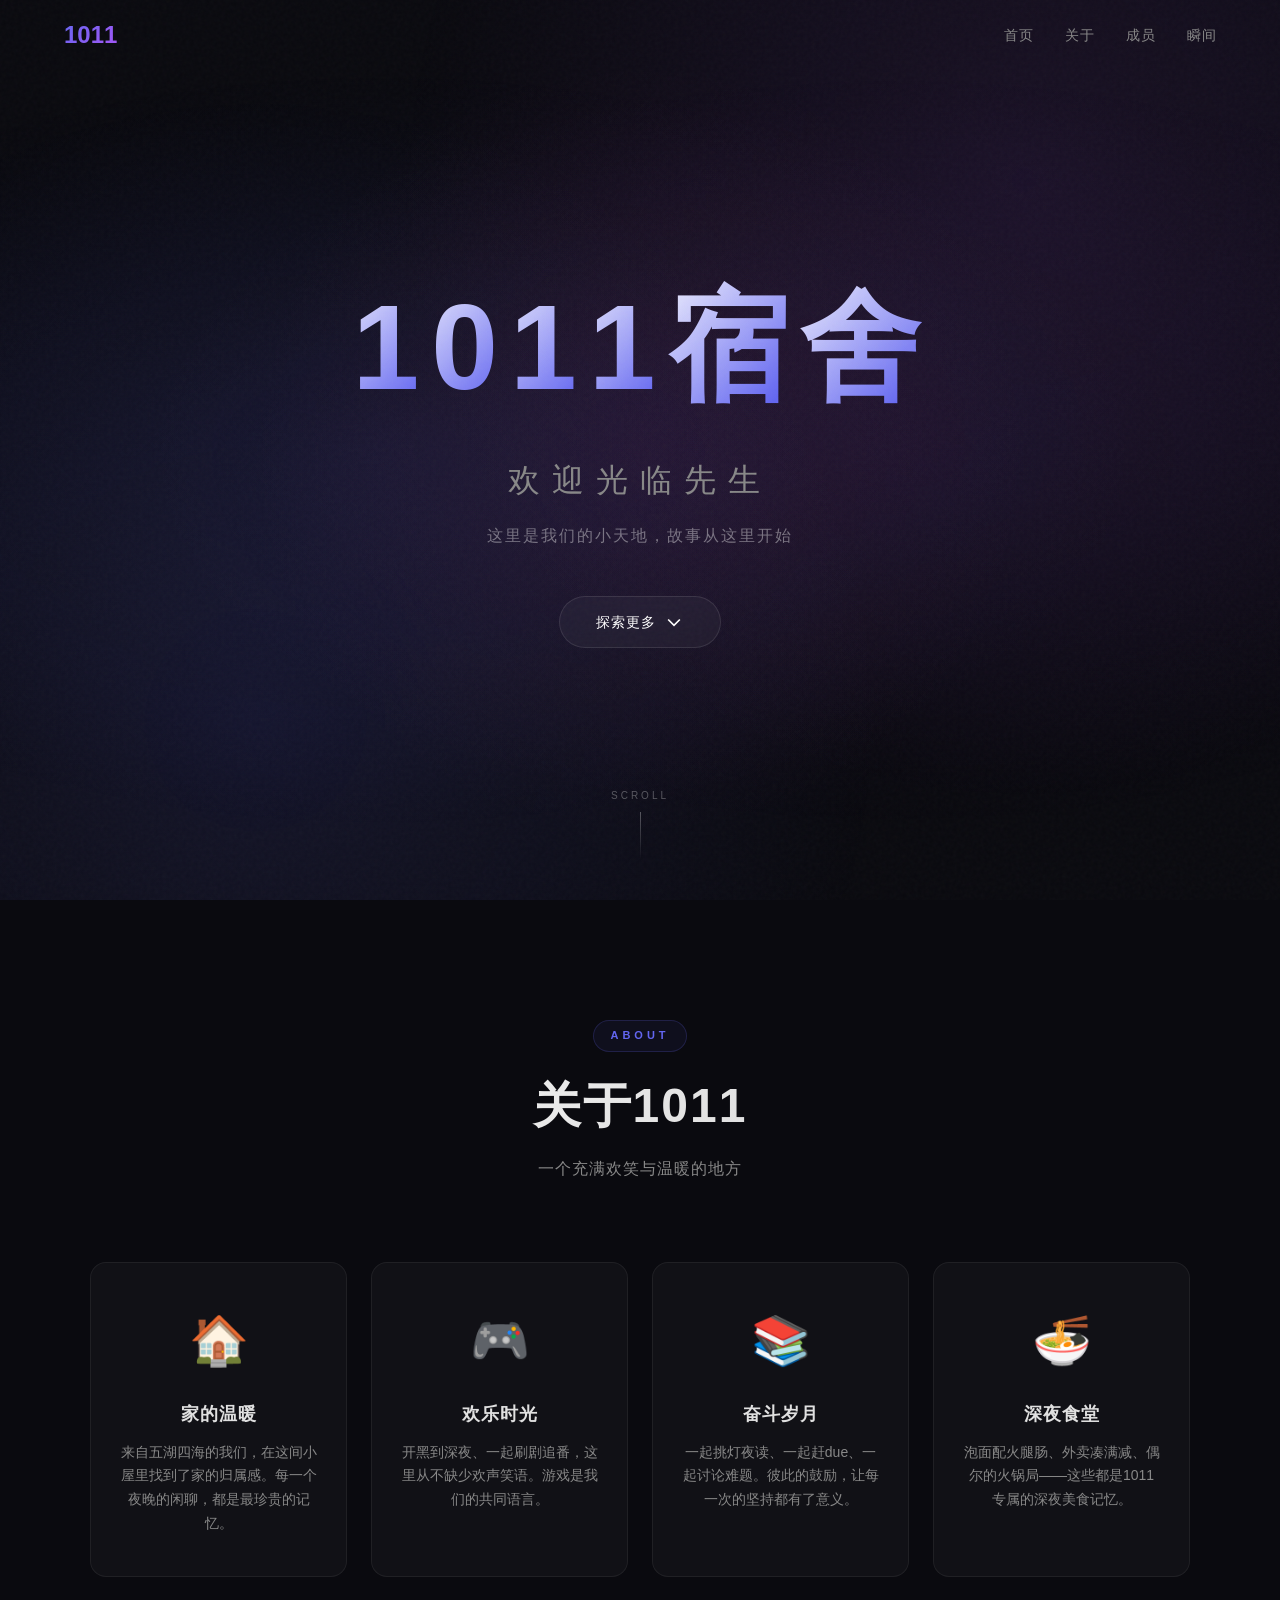
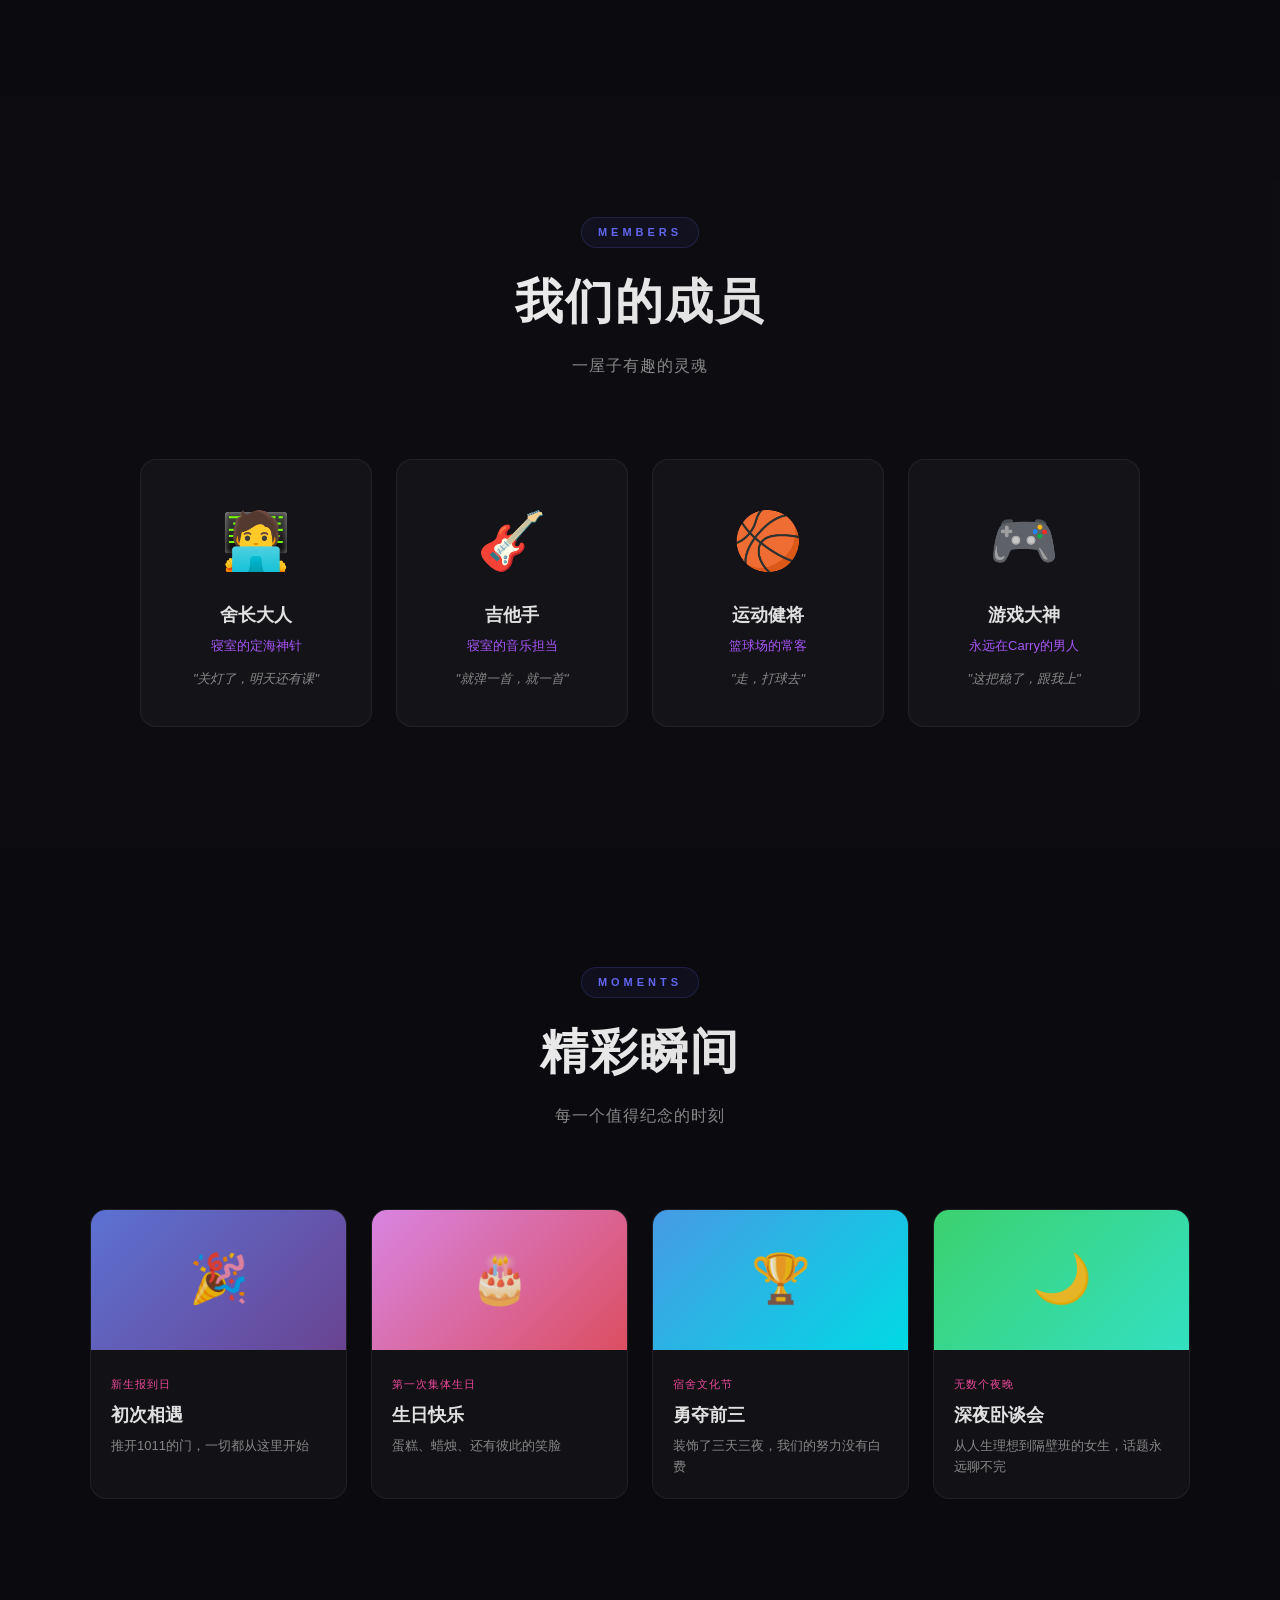
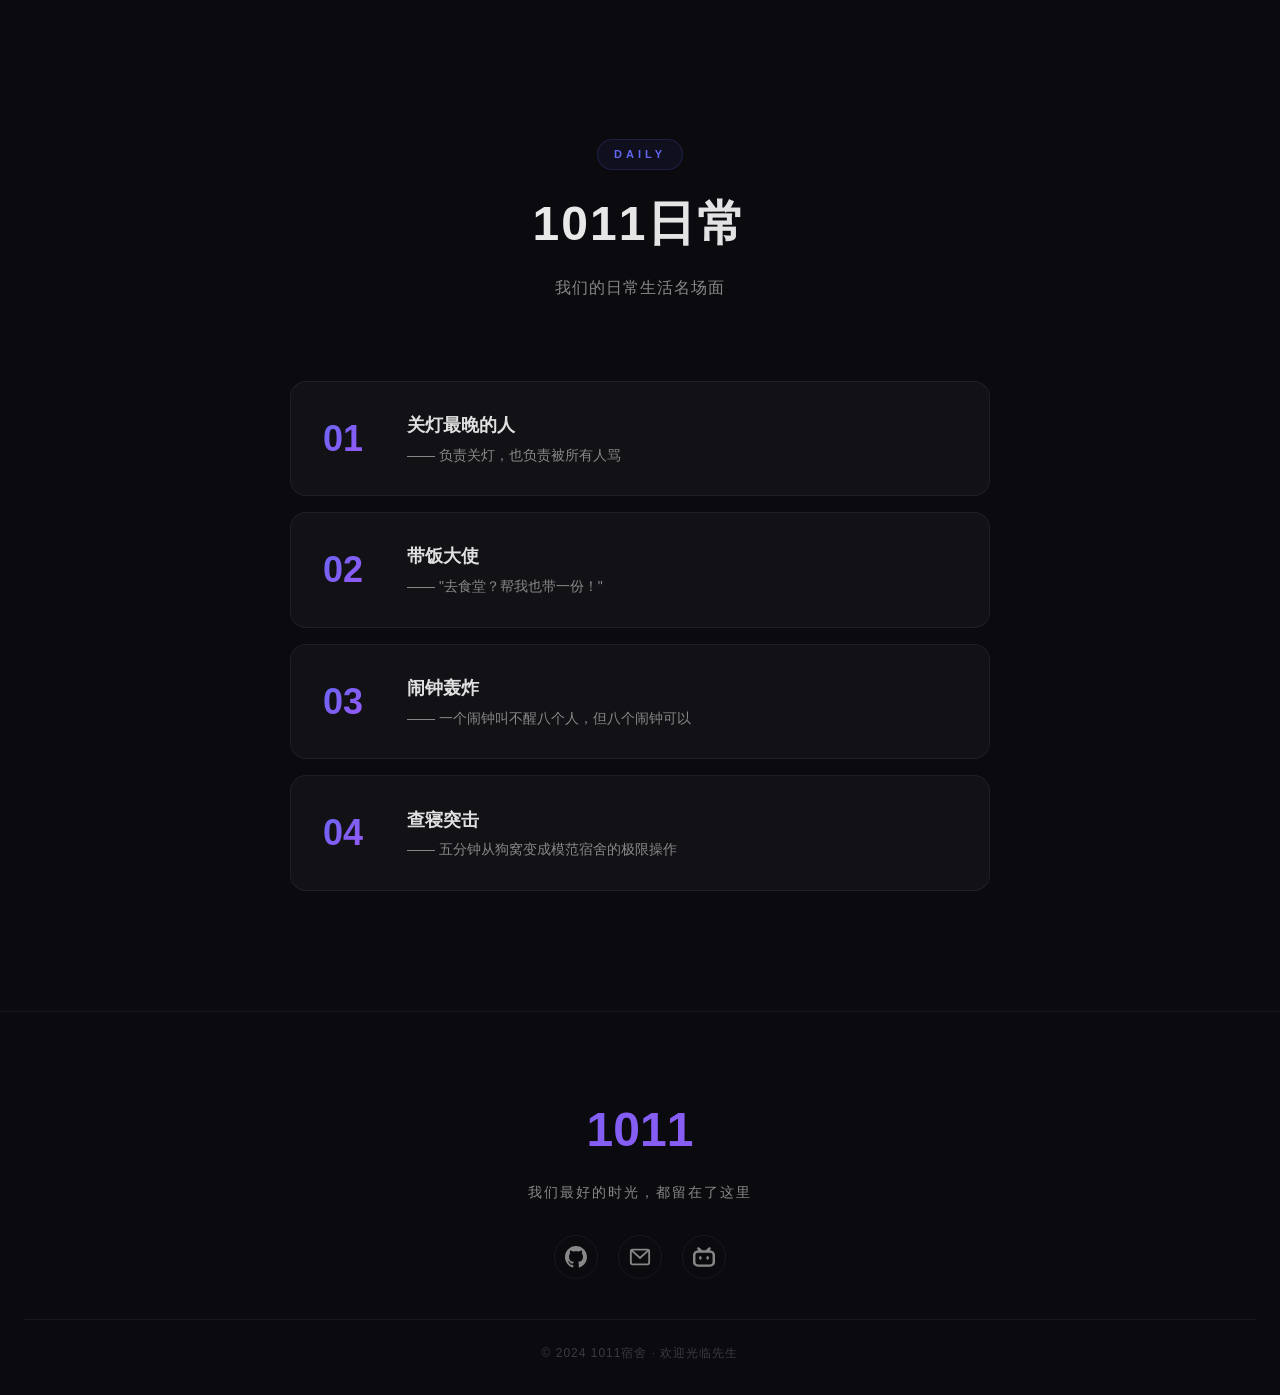
==== index.html @ 3d76e0ab "Add files via upload" ====
<!DOCTYPE html>
<html lang="zh-CN">
<head>
  <meta charset="UTF-8">
  <meta name="viewport" content="width=device-width, initial-scale=1.0">
  <title>1011宿舍</title>
  <link rel="stylesheet" href="styles.css">
</head>
<body>
  <!-- 导航栏 -->
  <nav class="nav" id="nav">
    <div class="nav-inner">
      <span class="nav-logo">1011</span>
      <div class="nav-links">
        <a href="#hero">首页</a>
        <a href="#about">关于</a>
        <a href="#members">成员</a>
        <a href="#moments">瞬间</a>
      </div>
    </div>
  </nav>

  <!-- 主视觉区 -->
  <section class="hero" id="hero">
    <div class="hero-bg"></div>
    <div class="hero-content">
      <h1 class="hero-title">
        <span class="char" style="--i:0">1</span>
        <span class="char" style="--i:1">0</span>
        <span class="char" style="--i:2">1</span>
        <span class="char" style="--i:3">1</span>
        <span class="char" style="--i:4">宿</span>
        <span class="char" style="--i:5">舍</span>
      </h1>
      <p class="hero-subtitle">欢迎光临先生</p>
      <p class="hero-desc">这里是我们的小天地，故事从这里开始</p>
      <a href="#about" class="hero-btn">
        <span>探索更多</span>
        <svg width="20" height="20" viewBox="0 0 24 24" fill="none" stroke="currentColor" stroke-width="2">
          <path d="M19 9l-7 7-7-7"/>
        </svg>
      </a>
    </div>
    <div class="hero-scroll-indicator">
      <span>SCROLL</span>
      <div class="scroll-line"></div>
    </div>
  </section>

  <!-- 关于我们 -->
  <section class="about" id="about">
    <div class="section-header fade-in">
      <span class="section-tag">ABOUT</span>
      <h2>关于1011</h2>
      <p class="section-desc">一个充满欢笑与温暖的地方</p>
    </div>
    <div class="about-grid">
      <div class="about-card fade-in stagger-1">
        <div class="card-icon">🏠</div>
        <h3>家的温暖</h3>
        <p>来自五湖四海的我们，在这间小屋里找到了家的归属感。每一个夜晚的闲聊，都是最珍贵的记忆。</p>
      </div>
      <div class="about-card fade-in stagger-2">
        <div class="card-icon">🎮</div>
        <h3>欢乐时光</h3>
        <p>开黑到深夜、一起刷剧追番，这里从不缺少欢声笑语。游戏是我们的共同语言。</p>
      </div>
      <div class="about-card fade-in stagger-3">
        <div class="card-icon">📚</div>
        <h3>奋斗岁月</h3>
        <p>一起挑灯夜读、一起赶due、一起讨论难题。彼此的鼓励，让每一次的坚持都有了意义。</p>
      </div>
      <div class="about-card fade-in stagger-4">
        <div class="card-icon">🍜</div>
        <h3>深夜食堂</h3>
        <p>泡面配火腿肠、外卖凑满减、偶尔的火锅局——这些都是1011专属的深夜美食记忆。</p>
      </div>
    </div>
  </section>

  <!-- 成员展示 -->
  <section class="members" id="members">
    <div class="section-header fade-in">
      <span class="section-tag">MEMBERS</span>
      <h2>我们的成员</h2>
      <p class="section-desc">一屋子有趣的灵魂</p>
    </div>
    <div class="members-grid">
      <div class="member-card fade-in stagger-1">
        <div class="member-avatar">🧑‍💻</div>
        <h3>舍长大人</h3>
        <p class="member-role">寝室的定海神针</p>
        <p class="member-motto">"关灯了，明天还有课"</p>
      </div>
      <div class="member-card fade-in stagger-2">
        <div class="member-avatar">🎸</div>
        <h3>吉他手</h3>
        <p class="member-role">寝室的音乐担当</p>
        <p class="member-motto">"就弹一首，就一首"</p>
      </div>
      <div class="member-card fade-in stagger-3">
        <div class="member-avatar">🏀</div>
        <h3>运动健将</h3>
        <p class="member-role">篮球场的常客</p>
        <p class="member-motto">"走，打球去"</p>
      </div>
      <div class="member-card fade-in stagger-4">
        <div class="member-avatar">🎮</div>
        <h3>游戏大神</h3>
        <p class="member-role">永远在Carry的男人</p>
        <p class="member-motto">"这把稳了，跟我上"</p>
      </div>
    </div>
  </section>

  <!-- 精彩瞬间 -->
  <section class="moments" id="moments">
    <div class="section-header fade-in">
      <span class="section-tag">MOMENTS</span>
      <h2>精彩瞬间</h2>
      <p class="section-desc">每一个值得纪念的时刻</p>
    </div>
    <div class="moments-grid">
      <div class="moment-card fade-in stagger-1">
        <div class="moment-img" style="background: linear-gradient(135deg, #667eea, #764ba2);">
          <span>🎉</span>
        </div>
        <div class="moment-info">
          <span class="moment-date">新生报到日</span>
          <h4>初次相遇</h4>
          <p>推开1011的门，一切都从这里开始</p>
        </div>
      </div>
      <div class="moment-card fade-in stagger-2">
        <div class="moment-img" style="background: linear-gradient(135deg, #f093fb, #f5576c);">
          <span>🎂</span>
        </div>
        <div class="moment-info">
          <span class="moment-date">第一次集体生日</span>
          <h4>生日快乐</h4>
          <p>蛋糕、蜡烛、还有彼此的笑脸</p>
        </div>
      </div>
      <div class="moment-card fade-in stagger-3">
        <div class="moment-img" style="background: linear-gradient(135deg, #4facfe, #00f2fe);">
          <span>🏆</span>
        </div>
        <div class="moment-info">
          <span class="moment-date">宿舍文化节</span>
          <h4>勇夺前三</h4>
          <p>装饰了三天三夜，我们的努力没有白费</p>
        </div>
      </div>
      <div class="moment-card fade-in stagger-4">
        <div class="moment-img" style="background: linear-gradient(135deg, #43e97b, #38f9d7);">
          <span>🌙</span>
        </div>
        <div class="moment-info">
          <span class="moment-date">无数个夜晚</span>
          <h4>深夜卧谈会</h4>
          <p>从人生理想到隔壁班的女生，话题永远聊不完</p>
        </div>
      </div>
    </div>
  </section>

  <!-- 日常栏目 -->
  <section class="daily" id="daily">
    <div class="section-header fade-in">
      <span class="section-tag">DAILY</span>
      <h2>1011日常</h2>
      <p class="section-desc">我们的日常生活名场面</p>
    </div>
    <div class="daily-list">
      <div class="daily-item fade-in">
        <div class="daily-num">01</div>
        <div class="daily-text">
          <h4>关灯最晚的人</h4>
          <p>—— 负责关灯，也负责被所有人骂</p>
        </div>
      </div>
      <div class="daily-item fade-in">
        <div class="daily-num">02</div>
        <div class="daily-text">
          <h4>带饭大使</h4>
          <p>—— "去食堂？帮我也带一份！"</p>
        </div>
      </div>
      <div class="daily-item fade-in">
        <div class="daily-num">03</div>
        <div class="daily-text">
          <h4>闹钟轰炸</h4>
          <p>—— 一个闹钟叫不醒八个人，但八个闹钟可以</p>
        </div>
      </div>
      <div class="daily-item fade-in">
        <div class="daily-num">04</div>
        <div class="daily-text">
          <h4>查寝突击</h4>
          <p>—— 五分钟从狗窝变成模范宿舍的极限操作</p>
        </div>
      </div>
    </div>
  </section>

  <!-- 页脚 -->
  <footer class="footer">
    <div class="footer-main">
      <h2 class="footer-logo">1011</h2>
      <p class="footer-desc">我们最好的时光，都留在了这里</p>
      <div class="footer-social">
        <a href="#" class="social-link" title="GitHub">
          <svg width="22" height="22" viewBox="0 0 24 24" fill="currentColor"><path d="M12 0c-6.626 0-12 5.373-12 12 0 5.302 3.438 9.8 8.207 11.387.599.111.793-.261.793-.577v-2.234c-3.338.726-4.033-1.416-4.033-1.416-.546-1.387-1.333-1.756-1.333-1.756-1.089-.745.083-.729.083-.729 1.205.084 1.839 1.237 1.839 1.237 1.07 1.834 2.807 1.304 3.492.997.107-.775.418-1.305.762-1.604-2.665-.305-5.467-1.334-5.467-5.931 0-1.311.469-2.381 1.236-3.221-.124-.303-.535-1.524.117-3.176 0 0 1.008-.322 3.301 1.23.957-.266 1.983-.399 3.003-.404 1.02.005 2.047.138 3.006.404 2.291-1.552 3.297-1.23 3.297-1.23.653 1.653.242 2.874.118 3.176.77.84 1.235 1.911 1.235 3.221 0 4.609-2.807 5.624-5.479 5.921.43.372.823 1.102.823 2.222v3.293c0 .319.192.694.801.576 4.765-1.589 8.199-6.086 8.199-11.386 0-6.627-5.373-12-12-12z"/></svg>
        </a>
        <a href="#" class="social-link" title="Email">
          <svg width="22" height="22" viewBox="0 0 24 24" fill="none" stroke="currentColor" stroke-width="2"><rect x="2" y="4" width="20" height="16" rx="2"/><path d="M22 4L12 13 2 4"/></svg>
        </a>
        <a href="#" class="social-link" title="Bilibili">
          <svg width="22" height="22" viewBox="0 0 24 24" fill="currentColor"><path d="M17.813 4.653h.854c1.51.054 2.769.578 3.773 1.574 1.004.995 1.524 2.249 1.56 3.76v7.36c-.036 1.51-.556 2.769-1.56 3.773s-2.262 1.524-3.773 1.56H5.333c-1.51-.036-2.769-.556-3.773-1.56S.036 18.858 0 17.347v-7.36c.036-1.511.556-2.765 1.56-3.76 1.004-.996 2.262-1.52 3.773-1.574h.774l-1.174-1.12a1.234 1.234 0 01-.373-.906c0-.356.124-.658.373-.907l.027-.027c.267-.249.573-.373.92-.373.347 0 .653.124.92.373L9.653 4.44c.071.071.134.142.187.213h4.267a.836.836 0 01.16-.213l2.853-2.747c.267-.249.573-.373.92-.373.347 0 .662.151.929.4.267.249.391.551.391.907 0 .355-.124.657-.373.906zM5.333 7.24c-.746.018-1.373.276-1.88.773-.506.498-.769 1.13-.786 1.894v7.52c.017.764.28 1.395.786 1.893.507.498 1.134.756 1.88.773h13.334c.746-.017 1.373-.275 1.88-.773.506-.498.769-1.129.786-1.893v-7.52c-.017-.765-.28-1.396-.786-1.894-.507-.497-1.134-.755-1.88-.773zM8 11.107c.373 0 .684.124.933.373.25.249.383.569.4.96v1.173c-.017.391-.15.711-.4.96-.249.25-.56.374-.933.374s-.684-.125-.933-.374c-.25-.249-.383-.569-.4-.96V12.44c0-.373.129-.689.386-.947.258-.257.574-.386.947-.386zm8 0c.373 0 .684.124.933.373.25.249.383.569.4.96v1.173c-.017.391-.15.711-.4.96-.249.25-.56.374-.933.374s-.684-.125-.933-.374c-.25-.249-.383-.569-.4-.96V12.44c.017-.391.15-.711.4-.96.249-.249.56-.373.933-.373z"/></svg>
        </a>
      </div>
    </div>
    <div class="footer-bottom">
      <p>&copy; 2024 1011宿舍 · 欢迎光临先生</p>
    </div>
  </footer>

  <script src="script.js"></script>
</body>
</html>
---- styles.css ----
/* ===== Base ===== */
:root {
  --bg: #0a0a0f;
  --bg-card: rgba(255, 255, 255, 0.03);
  --text: #e0e0e0;
  --text-dim: #888;
  --accent: #6366f1;
  --accent2: #a855f7;
  --accent3: #ec4899;
  --border: rgba(255, 255, 255, 0.06);
  --radius: 16px;
}

* {
  margin: 0;
  padding: 0;
  box-sizing: border-box;
}

html {
  scroll-behavior: smooth;
}

body {
  font-family: -apple-system, BlinkMacSystemFont, "Segoe UI", "PingFang SC",
    "Hiragino Sans GB", "Microsoft YaHei", "Helvetica Neue", Helvetica, Arial,
    sans-serif;
  background: var(--bg);
  color: var(--text);
  overflow-x: hidden;
  line-height: 1.6;
}

/* ===== Noise overlay ===== */
body::before {
  content: "";
  position: fixed;
  inset: 0;
  opacity: 0.03;
  background-image: url("data:image/svg+xml,%3Csvg viewBox='0 0 256 256' xmlns='http://www.w3.org/2000/svg'%3E%3Cfilter id='noise'%3E%3CfeTurbulence type='fractalNoise' baseFrequency='0.9' numOctaves='4' stitchTiles='stitch'/%3E%3C/filter%3E%3Crect width='100%25' height='100%25' filter='url(%23noise)' opacity='1'/%3E%3C/svg%3E");
  pointer-events: none;
  z-index: 9999;
}

/* ===== Gradient orbs ===== */
body::after {
  content: "";
  position: fixed;
  inset: 0;
  pointer-events: none;
  z-index: -1;
  background:
    radial-gradient(
      circle at 20% 80%,
      rgba(99, 102, 241, 0.12) 0%,
      transparent 50%
    ),
    radial-gradient(
      circle at 80% 20%,
      rgba(168, 85, 247, 0.10) 0%,
      transparent 50%
    ),
    radial-gradient(
      circle at 50% 50%,
      rgba(236, 72, 153, 0.06) 0%,
      transparent 50%
    );
}

/* ===== Nav ===== */
.nav {
  position: fixed;
  top: 0;
  left: 0;
  right: 0;
  z-index: 1000;
  padding: 16px 0;
  transition: background 0.3s, backdrop-filter 0.3s, padding 0.3s;
}

.nav.scrolled {
  background: rgba(10, 10, 15, 0.72);
  backdrop-filter: blur(16px);
  -webkit-backdrop-filter: blur(16px);
  border-bottom: 1px solid var(--border);
  padding: 10px 0;
}

.nav-inner {
  max-width: 1200px;
  margin: 0 auto;
  padding: 0 24px;
  display: flex;
  justify-content: space-between;
  align-items: center;
}

.nav-logo {
  font-size: 24px;
  font-weight: 800;
  background: linear-gradient(135deg, var(--accent), var(--accent2));
  -webkit-background-clip: text;
  -webkit-text-fill-color: transparent;
  background-clip: text;
}

.nav-links {
  display: flex;
  gap: 32px;
  list-style: none;
}

.nav-links a {
  color: var(--text-dim);
  text-decoration: none;
  font-size: 14px;
  font-weight: 500;
  letter-spacing: 0.5px;
  transition: color 0.3s;
  position: relative;
}

.nav-links a::after {
  content: "";
  position: absolute;
  bottom: -4px;
  left: 0;
  width: 0;
  height: 2px;
  background: linear-gradient(90deg, var(--accent), var(--accent2));
  border-radius: 1px;
  transition: width 0.3s;
}

.nav-links a:hover {
  color: #fff;
}

.nav-links a:hover::after {
  width: 100%;
}

/* ===== Hero ===== */
.hero {
  height: 100vh;
  display: flex;
  flex-direction: column;
  justify-content: center;
  align-items: center;
  position: relative;
  overflow: hidden;
}

.hero-bg {
  position: absolute;
  inset: 0;
  background:
    radial-gradient(
      ellipse at 30% 50%,
      rgba(99, 102, 241, 0.08) 0%,
      transparent 60%
    ),
    radial-gradient(
      ellipse at 70% 50%,
      rgba(168, 85, 247, 0.06) 0%,
      transparent 60%
    );
}

.hero-content {
  text-align: center;
  position: relative;
  z-index: 1;
  padding: 0 24px;
}

.hero-title {
  font-size: clamp(56px, 10vw, 120px);
  font-weight: 900;
  letter-spacing: 8px;
  margin-bottom: 12px;
  display: flex;
  justify-content: center;
  gap: 4px;
}

.hero-title .char {
  display: inline-block;
  background: linear-gradient(
    135deg,
    #fff 0%,
    var(--accent) 40%,
    var(--accent2) 70%,
    #fff 100%
  );
  background-size: 200% 200%;
  -webkit-background-clip: text;
  -webkit-text-fill-color: transparent;
  background-clip: text;
  animation: shimmer 3s ease-in-out infinite,
    floatChar 6s ease-in-out infinite;
  animation-delay: calc(var(--i) * 0.12s);
  opacity: 0;
  transform: translateY(40px);
  animation-fill-mode: forwards;
}

@keyframes shimmer {
  0%,
  100% {
    background-position: 0% 50%;
  }
  50% {
    background-position: 100% 50%;
  }
}

@keyframes floatChar {
  0%,
  100% {
    transform: translateY(0);
  }
  50% {
    transform: translateY(-8px);
  }
}

.hero-title .char {
  animation: shimmer 3s ease-in-out infinite,
    floatChar 6s ease-in-out infinite,
    fadeInUp 0.8s ease-out forwards;
}

@keyframes fadeInUp {
  to {
    opacity: 1;
    transform: translateY(0);
  }
}

.hero-subtitle {
  font-size: clamp(20px, 3vw, 32px);
  font-weight: 300;
  color: var(--text-dim);
  letter-spacing: 12px;
  margin-bottom: 16px;
  opacity: 0;
  transform: translateY(20px);
  animation: fadeInUp 0.8s ease-out 0.8s forwards;
}

.hero-desc {
  font-size: 16px;
  color: rgba(255, 255, 255, 0.4);
  letter-spacing: 2px;
  margin-bottom: 48px;
  opacity: 0;
  transform: translateY(20px);
  animation: fadeInUp 0.8s ease-out 1s forwards;
}

.hero-btn {
  display: inline-flex;
  align-items: center;
  gap: 8px;
  padding: 14px 36px;
  background: rgba(255, 255, 255, 0.04);
  border: 1px solid rgba(255, 255, 255, 0.1);
  color: #fff;
  border-radius: 100px;
  font-size: 14px;
  font-weight: 500;
  letter-spacing: 1px;
  cursor: pointer;
  text-decoration: none;
  transition: all 0.4s;
  backdrop-filter: blur(8px);
  opacity: 0;
  transform: translateY(20px);
  animation: fadeInUp 0.8s ease-out 1.2s forwards;
}

.hero-btn:hover {
  background: rgba(255, 255, 255, 0.08);
  border-color: rgba(255, 255, 255, 0.2);
  transform: translateY(-2px);
  box-shadow: 0 8px 32px rgba(99, 102, 241, 0.2);
}

.hero-btn svg {
  transition: transform 0.3s;
}

.hero-btn:hover svg {
  transform: translateY(2px);
}

/* Hero scroll indicator */
.hero-scroll-indicator {
  position: absolute;
  bottom: 40px;
  display: flex;
  flex-direction: column;
  align-items: center;
  gap: 8px;
  opacity: 0;
  animation: fadeInUp 0.8s ease-out 1.4s forwards;
}

.hero-scroll-indicator span {
  font-size: 10px;
  letter-spacing: 3px;
  color: rgba(255, 255, 255, 0.3);
}

.scroll-line {
  width: 1px;
  height: 48px;
  background: linear-gradient(
    to bottom,
    rgba(255, 255, 255, 0.3),
    transparent
  );
  animation: scrollPulse 2s ease-in-out infinite;
}

@keyframes scrollPulse {
  0%,
  100% {
    opacity: 0.3;
    transform: scaleY(1);
  }
  50% {
    opacity: 1;
    transform: scaleY(1.3);
  }
}

/* ===== Section Common ===== */
section {
  padding: 120px 24px;
  position: relative;
}

.section-header {
  text-align: center;
  margin-bottom: 80px;
}

.section-tag {
  display: inline-block;
  font-size: 11px;
  font-weight: 600;
  letter-spacing: 4px;
  color: var(--accent);
  margin-bottom: 16px;
  padding: 6px 16px;
  border: 1px solid rgba(99, 102, 241, 0.2);
  border-radius: 100px;
  background: rgba(99, 102, 241, 0.06);
}

.section-header h2 {
  font-size: clamp(32px, 5vw, 48px);
  font-weight: 800;
  letter-spacing: 2px;
  margin-bottom: 12px;
  background: linear-gradient(135deg, #fff, #ccc);
  -webkit-background-clip: text;
  -webkit-text-fill-color: transparent;
  background-clip: text;
}

.section-desc {
  color: var(--text-dim);
  font-size: 16px;
  letter-spacing: 1px;
}

/* ===== About Cards ===== */
.about-grid {
  max-width: 1100px;
  margin: 0 auto;
  display: grid;
  grid-template-columns: repeat(auto-fit, minmax(240px, 1fr));
  gap: 24px;
}

.about-card {
  background: var(--bg-card);
  border: 1px solid var(--border);
  border-radius: var(--radius);
  padding: 40px 28px;
  text-align: center;
  transition: all 0.4s;
  position: relative;
  overflow: hidden;
}

.about-card::before {
  content: "";
  position: absolute;
  inset: 0;
  background: radial-gradient(
    600px circle at var(--mouse-x, 50%) var(--mouse-y, 50%),
    rgba(99, 102, 241, 0.08),
    transparent 40%
  );
  opacity: 0;
  transition: opacity 0.4s;
}

.about-card:hover::before {
  opacity: 1;
}

.about-card:hover {
  border-color: rgba(99, 102, 241, 0.3);
  transform: translateY(-4px);
  box-shadow: 0 20px 60px rgba(0, 0, 0, 0.3);
}

.card-icon {
  font-size: 48px;
  margin-bottom: 20px;
  display: block;
  transform: translateY(0);
  transition: transform 0.4s;
}

.about-card:hover .card-icon {
  transform: translateY(-6px);
}

.about-card h3 {
  font-size: 18px;
  font-weight: 700;
  margin-bottom: 12px;
  letter-spacing: 1px;
}

.about-card p {
  font-size: 14px;
  color: var(--text-dim);
  line-height: 1.7;
}

/* ===== Members ===== */
.members {
  background: rgba(255, 255, 255, 0.01);
}

.members-grid {
  max-width: 1000px;
  margin: 0 auto;
  display: grid;
  grid-template-columns: repeat(auto-fit, minmax(200px, 1fr));
  gap: 24px;
}

.member-card {
  background: var(--bg-card);
  border: 1px solid var(--border);
  border-radius: var(--radius);
  padding: 36px 24px;
  text-align: center;
  transition: all 0.4s;
}

.member-card:hover {
  border-color: rgba(168, 85, 247, 0.3);
  transform: translateY(-4px);
  box-shadow: 0 20px 60px rgba(0, 0, 0, 0.3);
}

.member-avatar {
  font-size: 56px;
  margin-bottom: 16px;
  display: block;
}

.member-card h3 {
  font-size: 18px;
  font-weight: 700;
  margin-bottom: 6px;
}

.member-role {
  font-size: 13px;
  color: var(--accent2);
  margin-bottom: 12px;
}

.member-motto {
  font-size: 13px;
  color: var(--text-dim);
  font-style: italic;
}

/* ===== Moments ===== */
.moments-grid {
  max-width: 1100px;
  margin: 0 auto;
  display: grid;
  grid-template-columns: repeat(auto-fit, minmax(240px, 1fr));
  gap: 24px;
}

.moment-card {
  background: var(--bg-card);
  border: 1px solid var(--border);
  border-radius: var(--radius);
  overflow: hidden;
  transition: all 0.4s;
}

.moment-card:hover {
  border-color: rgba(236, 72, 153, 0.3);
  transform: translateY(-4px);
  box-shadow: 0 20px 60px rgba(0, 0, 0, 0.3);
}

.moment-img {
  height: 140px;
  display: flex;
  align-items: center;
  justify-content: center;
  font-size: 48px;
  position: relative;
  overflow: hidden;
}

.moment-img::after {
  content: "";
  position: absolute;
  inset: 0;
  background: rgba(0, 0, 0, 0.1);
}

.moment-info {
  padding: 20px;
}

.moment-date {
  font-size: 11px;
  color: var(--accent3);
  letter-spacing: 1px;
  text-transform: uppercase;
}

.moment-info h4 {
  font-size: 18px;
  font-weight: 700;
  margin: 6px 0;
}

.moment-info p {
  font-size: 13px;
  color: var(--text-dim);
  line-height: 1.6;
}

/* ===== Daily ===== */
.daily-list {
  max-width: 700px;
  margin: 0 auto;
  display: flex;
  flex-direction: column;
  gap: 16px;
}

.daily-item {
  display: flex;
  align-items: center;
  gap: 24px;
  padding: 28px 32px;
  background: var(--bg-card);
  border: 1px solid var(--border);
  border-radius: var(--radius);
  transition: all 0.4s;
}

.daily-item:hover {
  border-color: rgba(99, 102, 241, 0.3);
  transform: translateX(8px);
  background: rgba(255, 255, 255, 0.05);
}

.daily-num {
  font-size: 36px;
  font-weight: 900;
  background: linear-gradient(135deg, var(--accent), var(--accent2));
  -webkit-background-clip: text;
  -webkit-text-fill-color: transparent;
  background-clip: text;
  min-width: 60px;
}

.daily-text h4 {
  font-size: 18px;
  font-weight: 700;
  margin-bottom: 4px;
}

.daily-text p {
  font-size: 14px;
  color: var(--text-dim);
}

/* ===== Footer ===== */
.footer {
  padding: 80px 24px 32px;
  text-align: center;
  border-top: 1px solid var(--border);
}

.footer-logo {
  font-size: 48px;
  font-weight: 900;
  background: linear-gradient(135deg, var(--accent), var(--accent2));
  -webkit-background-clip: text;
  -webkit-text-fill-color: transparent;
  background-clip: text;
  margin-bottom: 12px;
}

.footer-desc {
  color: var(--text-dim);
  font-size: 14px;
  margin-bottom: 32px;
  letter-spacing: 2px;
}

.footer-social {
  display: flex;
  justify-content: center;
  gap: 20px;
  margin-bottom: 40px;
}

.social-link {
  width: 44px;
  height: 44px;
  display: flex;
  align-items: center;
  justify-content: center;
  border-radius: 50%;
  border: 1px solid var(--border);
  color: var(--text-dim);
  transition: all 0.3s;
}

.social-link:hover {
  color: #fff;
  border-color: rgba(255, 255, 255, 0.3);
  background: rgba(255, 255, 255, 0.05);
  transform: translateY(-2px);
}

.footer-bottom {
  padding-top: 24px;
  border-top: 1px solid var(--border);
}

.footer-bottom p {
  font-size: 12px;
  color: rgba(255, 255, 255, 0.2);
  letter-spacing: 1px;
}

/* ===== Scroll Animations ===== */
.fade-in {
  opacity: 0;
  transform: translateY(30px);
  transition: opacity 0.8s ease-out, transform 0.8s ease-out;
}

.fade-in.visible {
  opacity: 1;
  transform: translateY(0);
}

.stagger-1 {
  transition-delay: 0s;
}
.stagger-2 {
  transition-delay: 0.1s;
}
.stagger-3 {
  transition-delay: 0.2s;
}
.stagger-4 {
  transition-delay: 0.3s;
}

/* ===== Responsive ===== */
@media (max-width: 768px) {
  .nav-links {
    gap: 16px;
  }

  .nav-links a {
    font-size: 12px;
  }

  .hero-title {
    letter-spacing: 4px;
  }

  .hero-subtitle {
    letter-spacing: 6px;
  }

  section {
    padding: 80px 16px;
  }

  .about-grid,
  .members-grid,
  .moments-grid {
    grid-template-columns: 1fr;
  }

  .daily-item {
    padding: 20px 24px;
    gap: 16px;
  }

  .daily-num {
    font-size: 28px;
    min-width: 40px;
  }
}

@media (max-width: 480px) {
  .hero-title {
    letter-spacing: 2px;
  }

  .hero-subtitle {
    letter-spacing: 3px;
    font-size: 16px;
  }

  .nav-links {
    gap: 12px;
  }
}
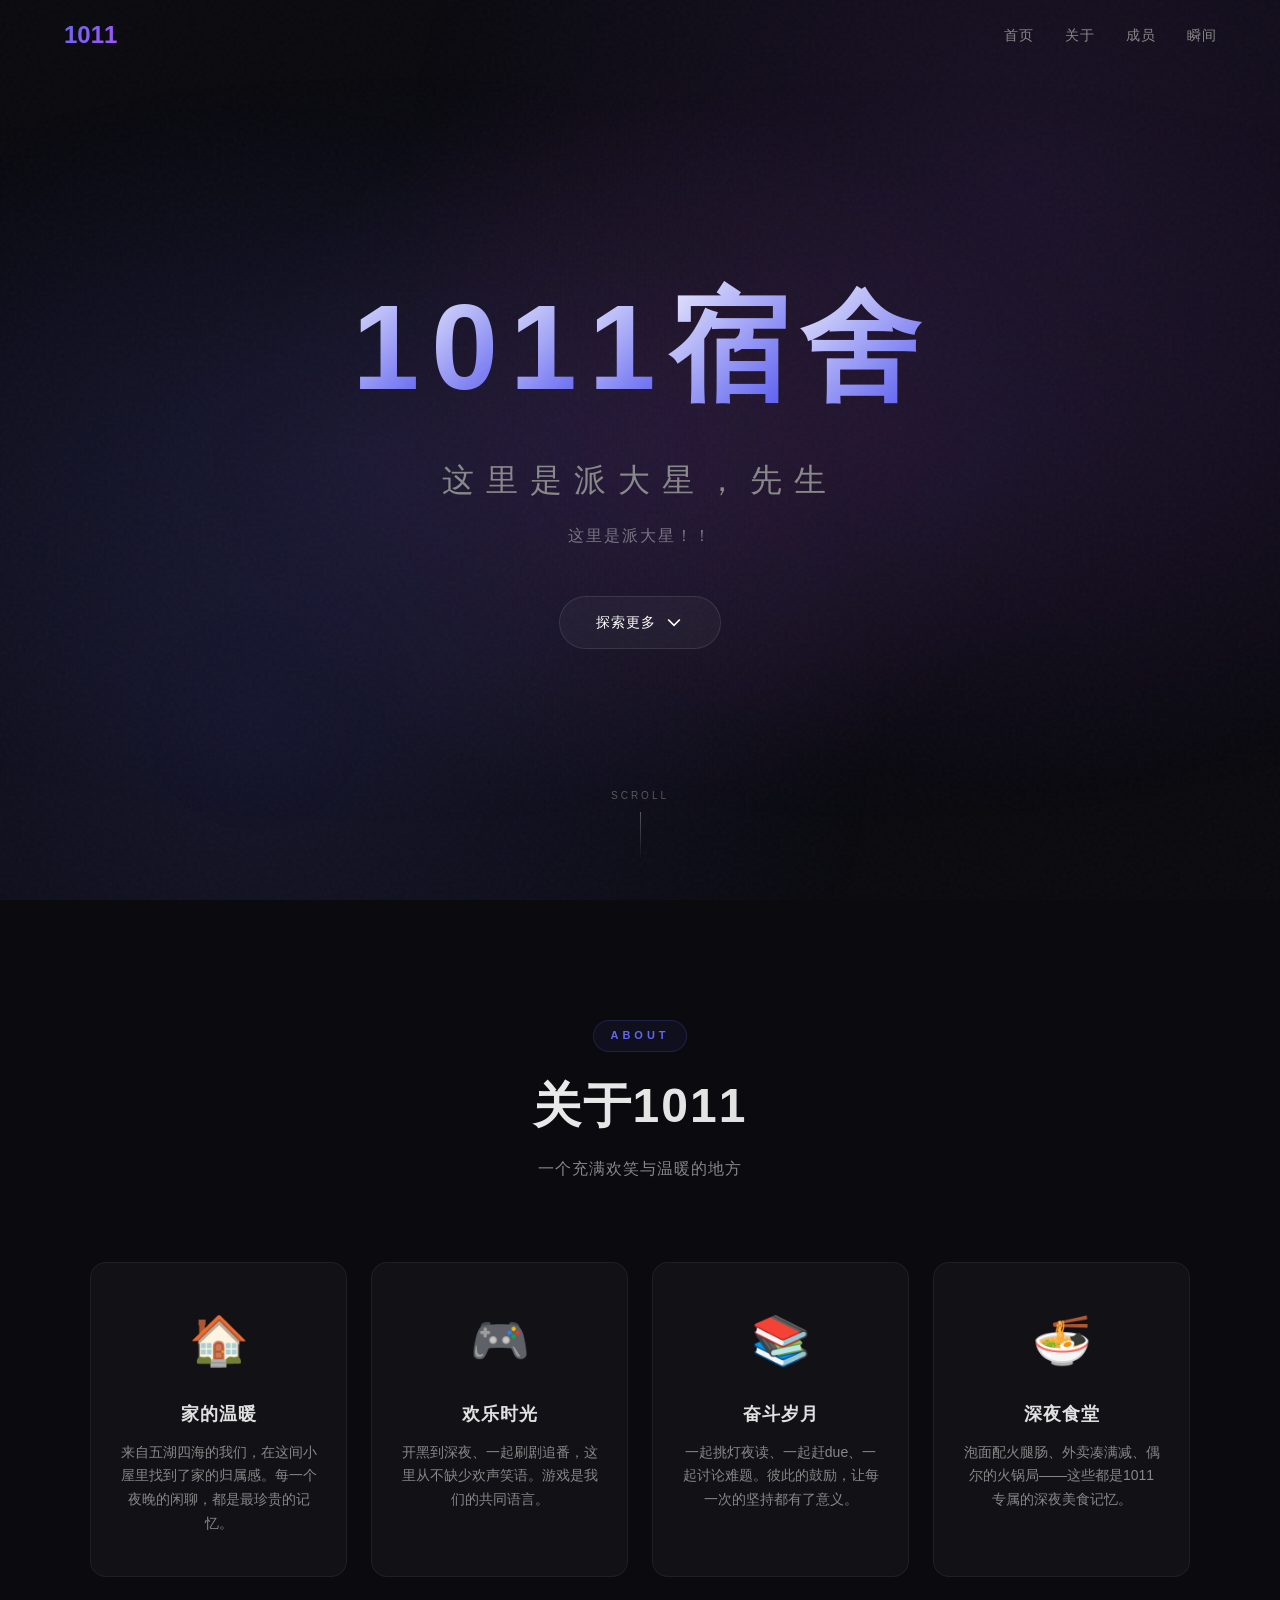
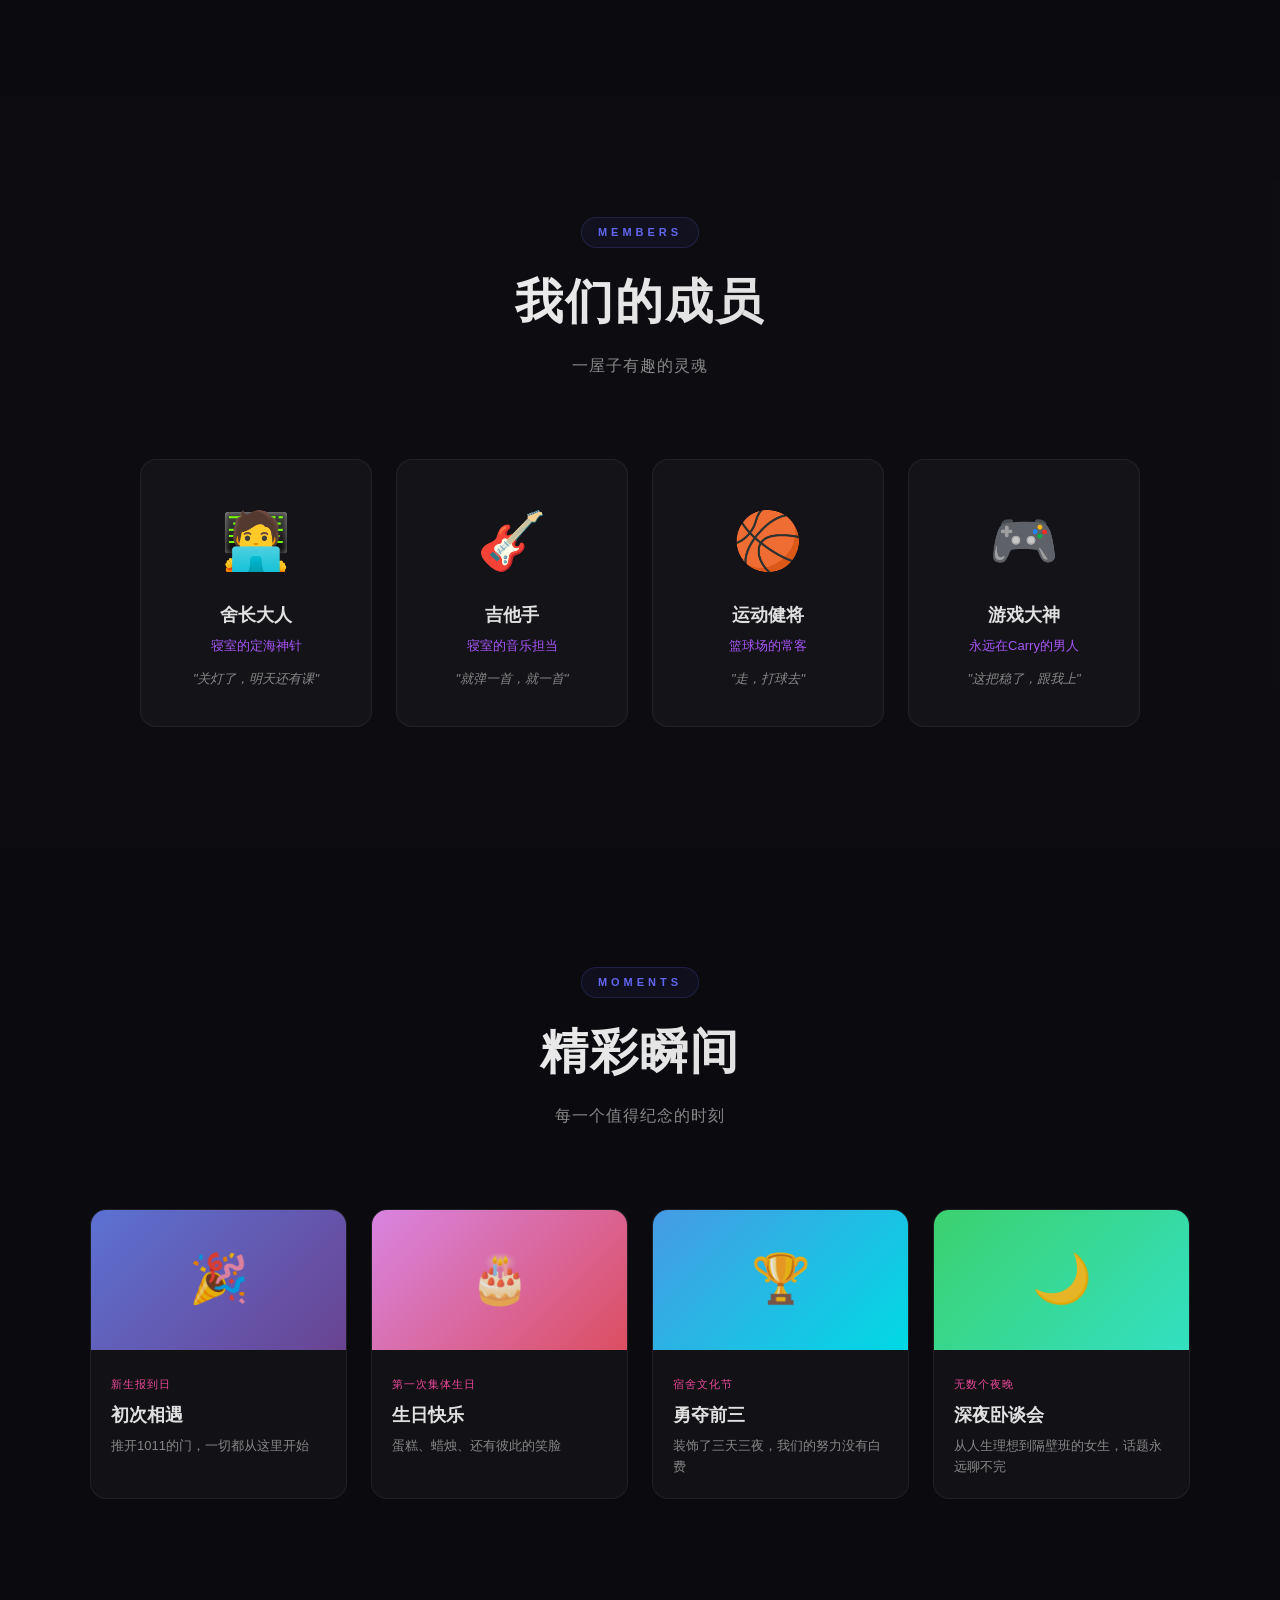
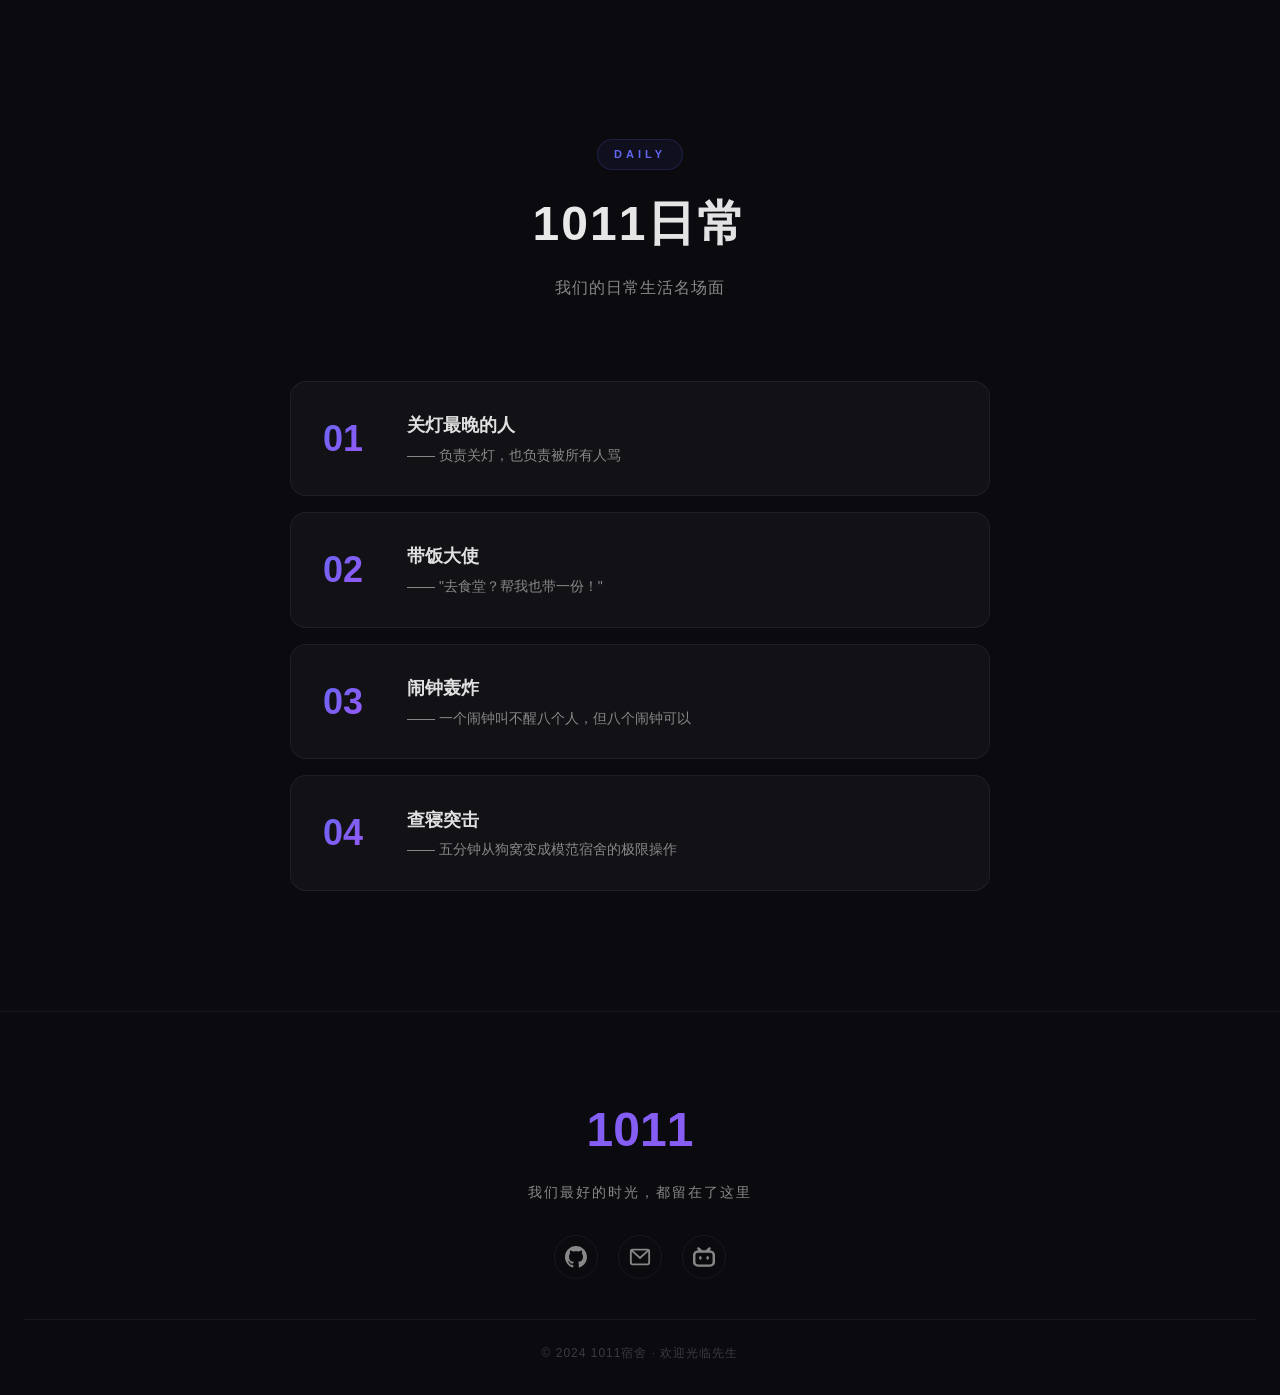
==== commit f1c20d76: "Update index.html" ====
--- a/index.html
+++ b/index.html
@@ -32,8 +32,8 @@
         <span class="char" style="--i:4">宿</span>
         <span class="char" style="--i:5">舍</span>
       </h1>
-      <p class="hero-subtitle">欢迎光临先生</p>
-      <p class="hero-desc">这里是我们的小天地，故事从这里开始</p>
+      <p class="hero-subtitle">这里是派大星，先生</p>
+      <p class="hero-desc">这里是派大星！！</p>
       <a href="#about" class="hero-btn">
         <span>探索更多</span>
         <svg width="20" height="20" viewBox="0 0 24 24" fill="none" stroke="currentColor" stroke-width="2">
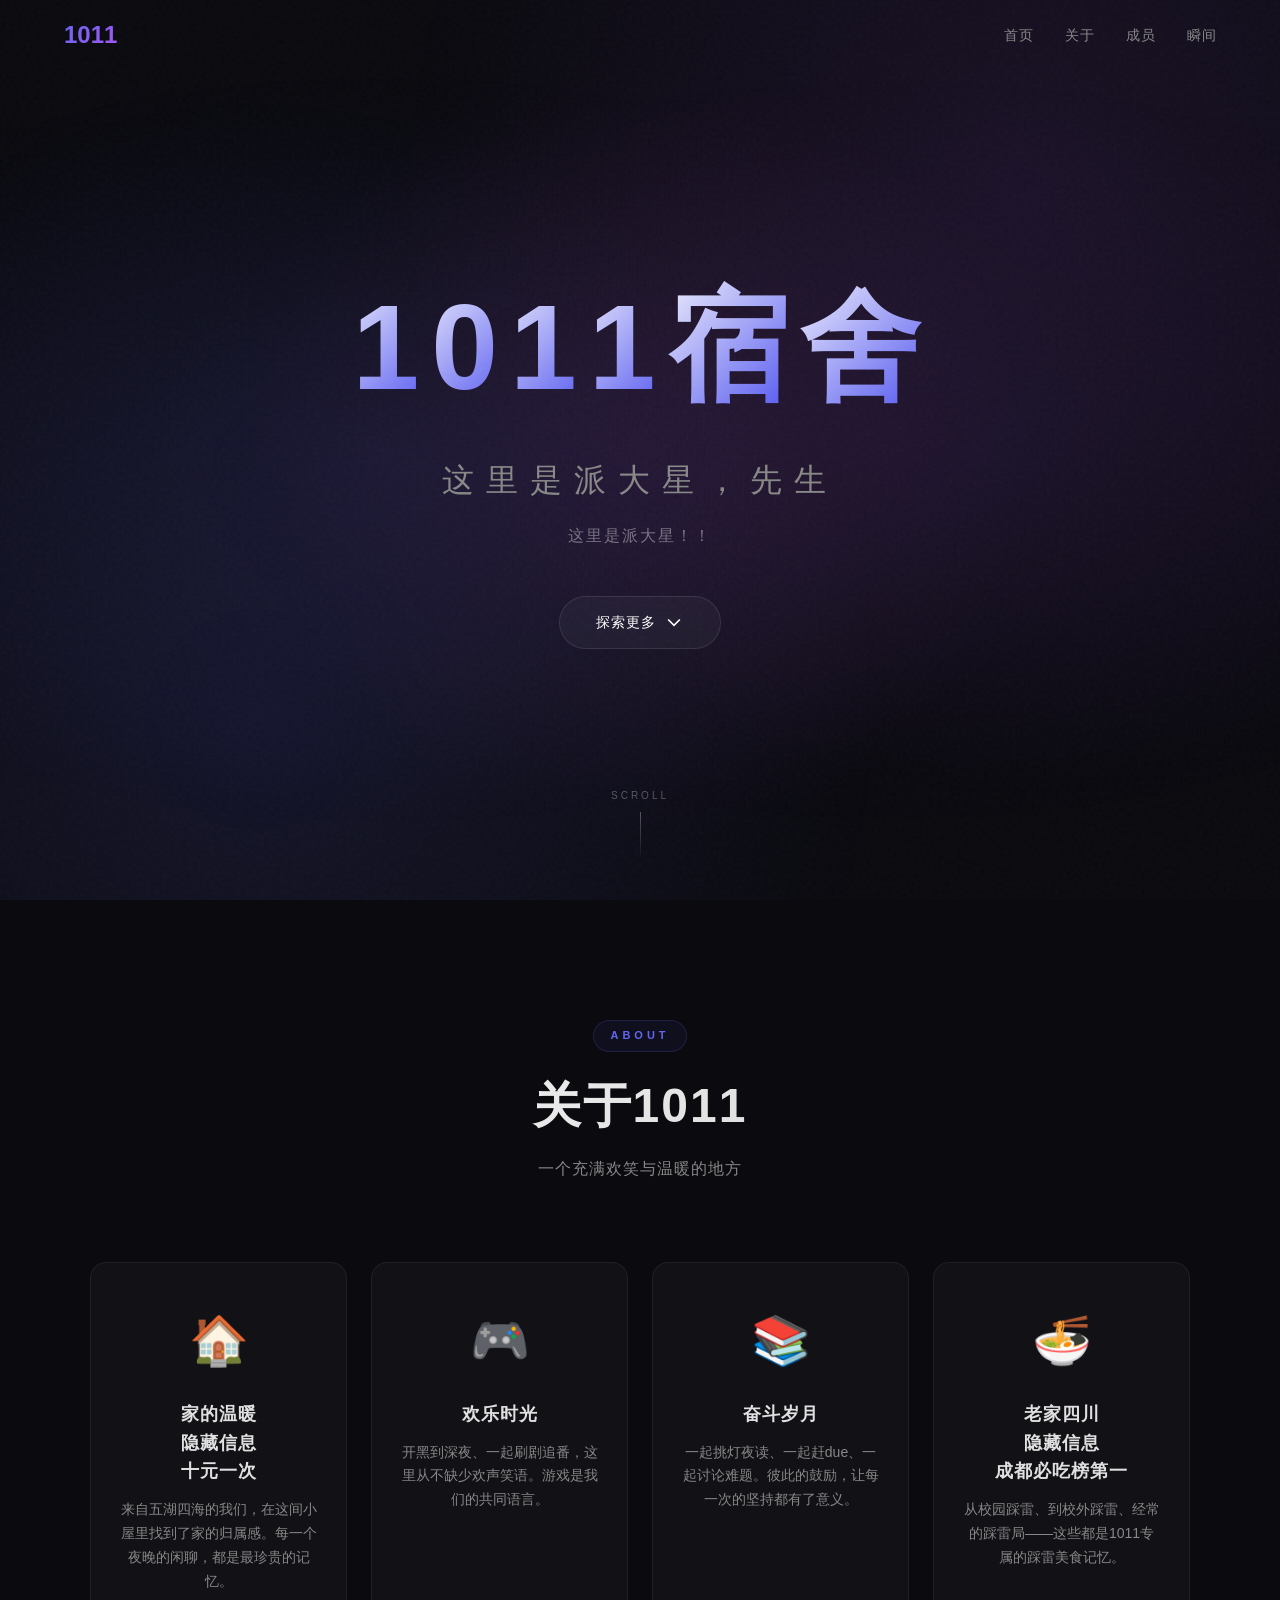
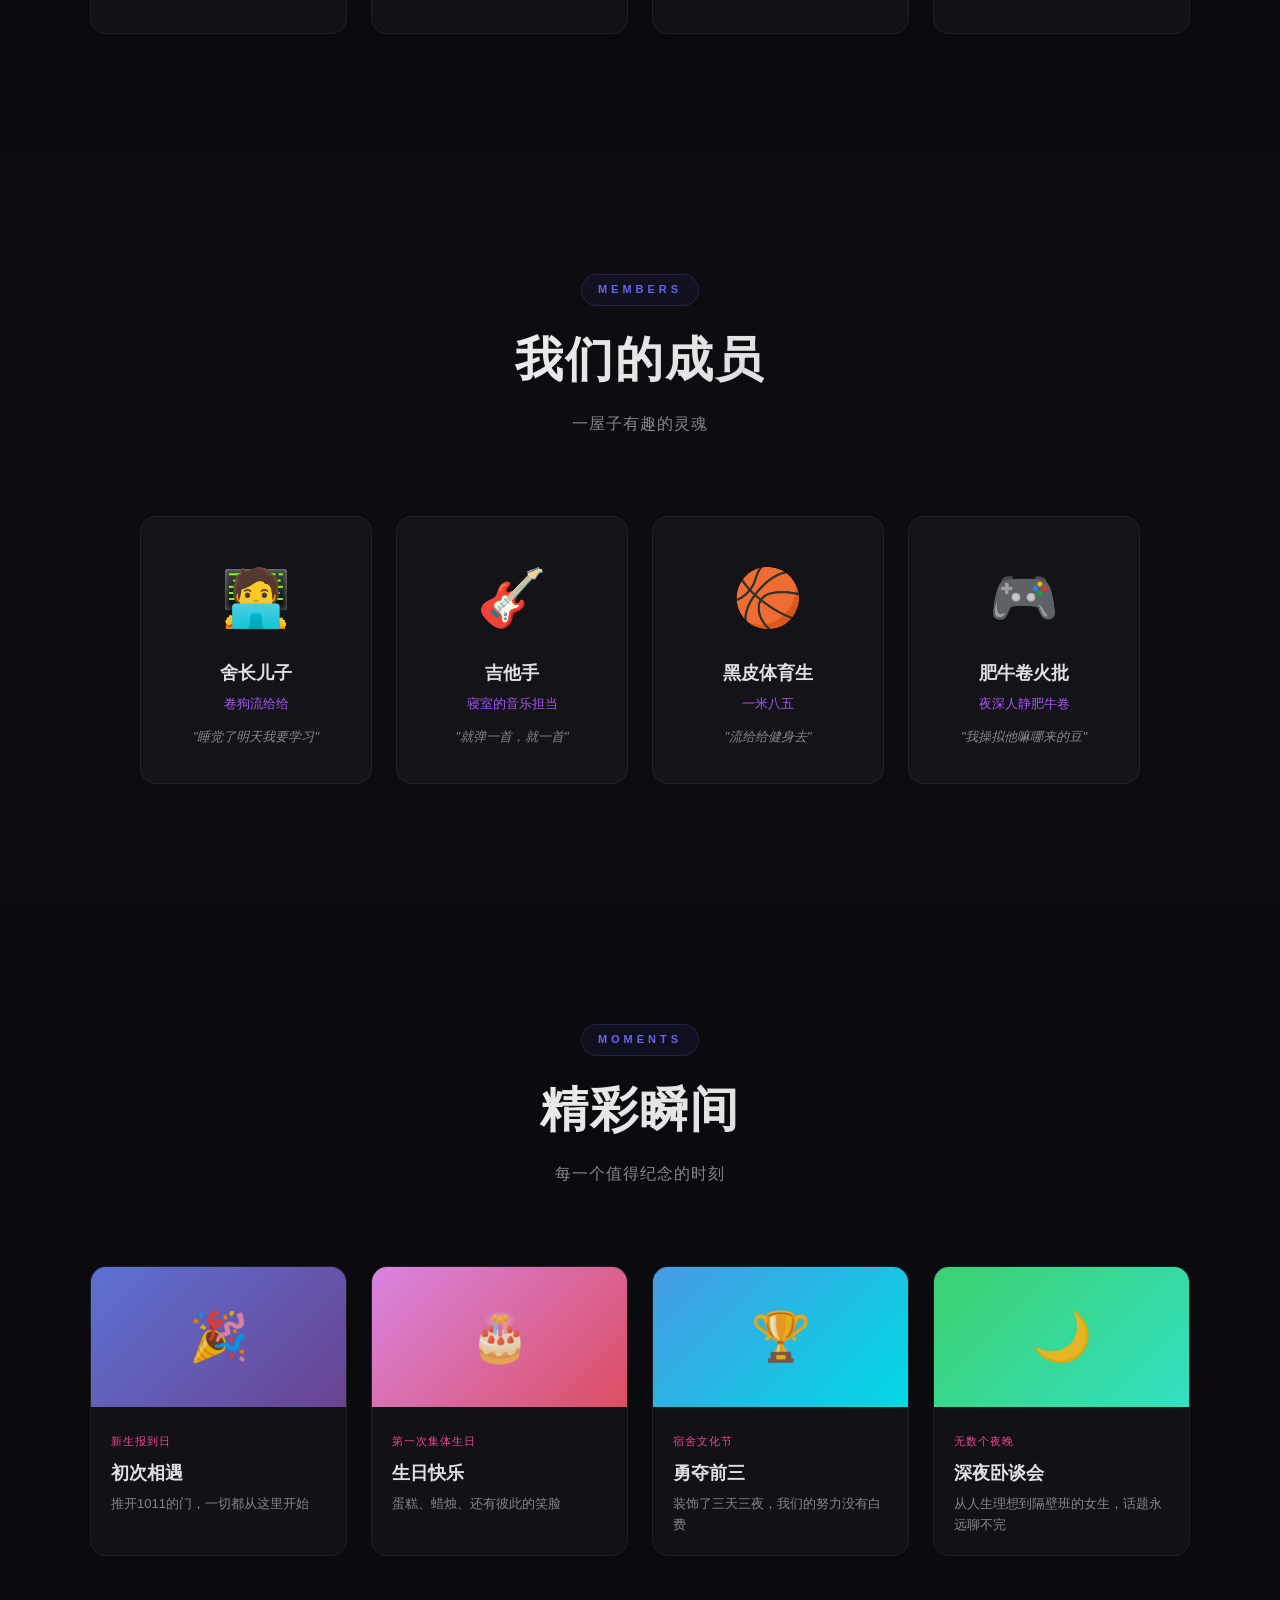
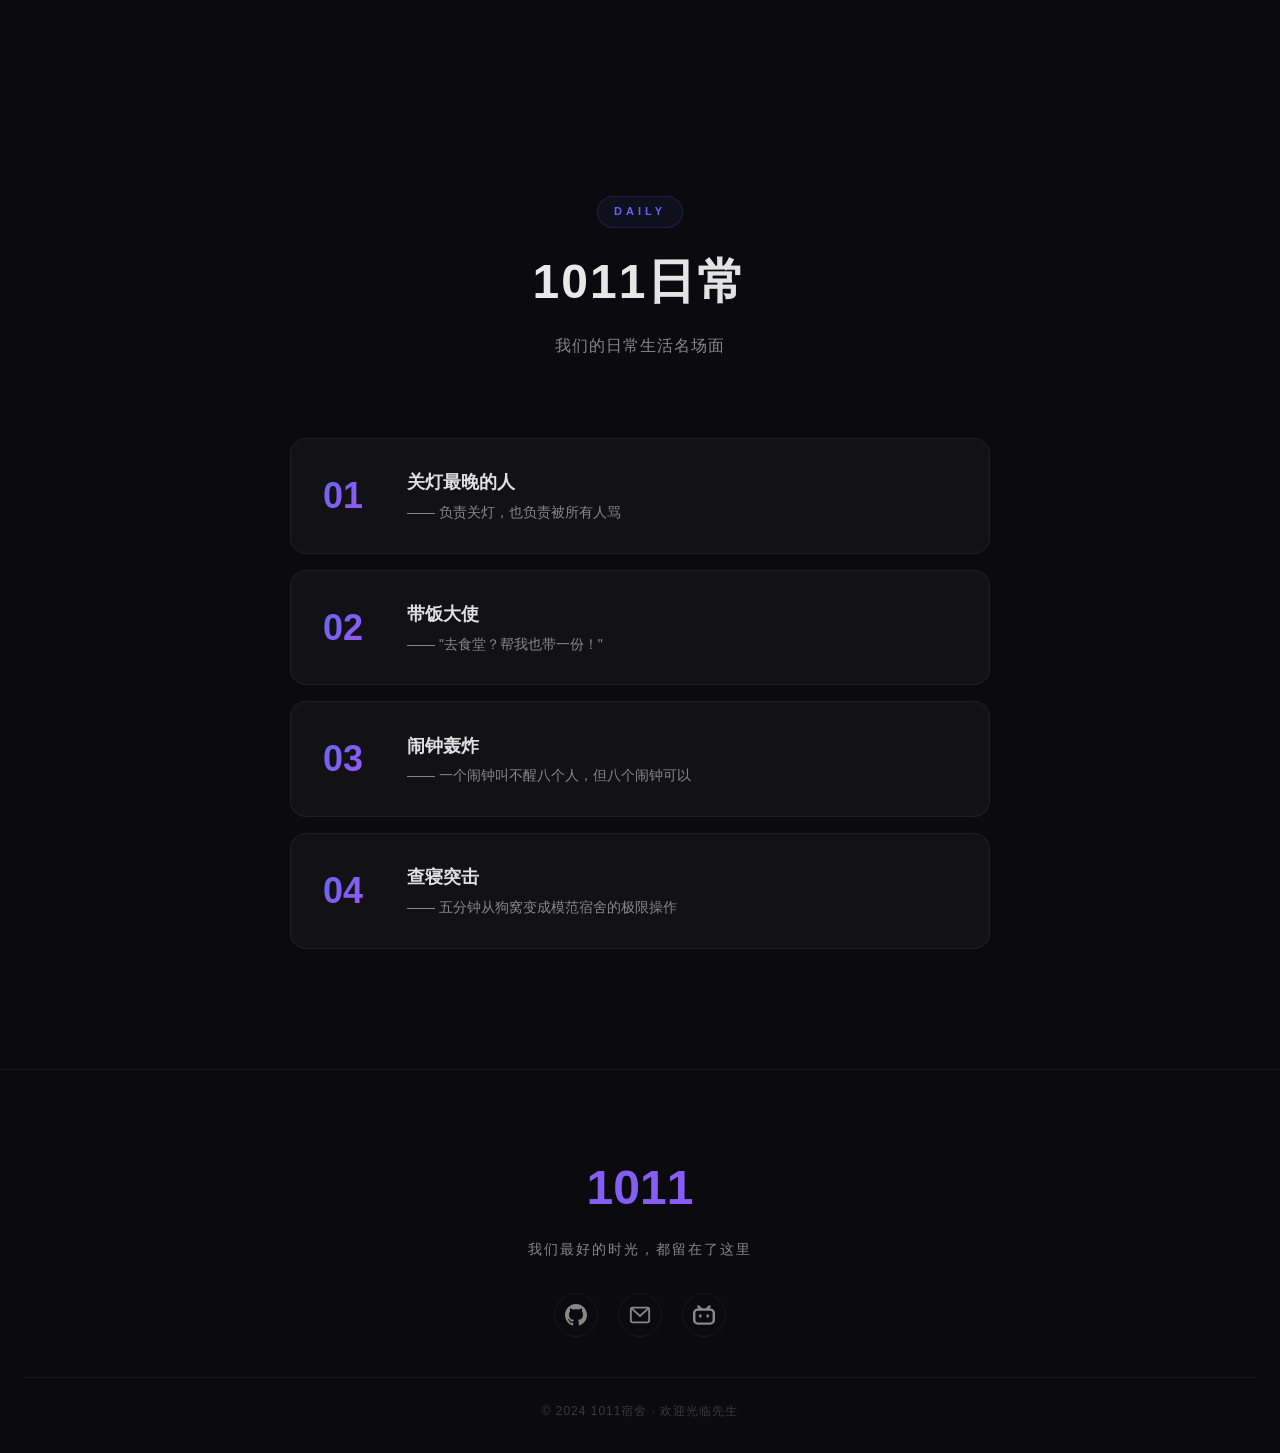
==== commit e1ac3198: "Update index.html" ====
--- a/index.html
+++ b/index.html
@@ -57,7 +57,12 @@
     <div class="about-grid">
       <div class="about-card fade-in stagger-1">
         <div class="card-icon">🏠</div>
-        <h3>家的温暖</h3>
+        <h3>家的温暖
+          <span class="tooltip-box">
+            <div class="tooltip-title">隐藏信息</div>
+            <div class="tooltip-text">十元一次</div>
+          </span>
+        </h3>
         <p>来自五湖四海的我们，在这间小屋里找到了家的归属感。每一个夜晚的闲聊，都是最珍贵的记忆。</p>
       </div>
       <div class="about-card fade-in stagger-2">
@@ -72,8 +77,13 @@
       </div>
       <div class="about-card fade-in stagger-4">
         <div class="card-icon">🍜</div>
-        <h3>深夜食堂</h3>
-        <p>泡面配火腿肠、外卖凑满减、偶尔的火锅局——这些都是1011专属的深夜美食记忆。</p>
+        <h3>老家四川
+          <span class="tooltip-box">
+            <div class="tooltip-title">隐藏信息</div>
+            <div class="tooltip-text">成都必吃榜第一</div>
+          </span>
+        </h3>
+        <p>从校园踩雷、到校外踩雷、经常的踩雷局——这些都是1011专属的踩雷美食记忆。</p>
       </div>
     </div>
   </section>
@@ -88,9 +98,9 @@
     <div class="members-grid">
       <div class="member-card fade-in stagger-1">
         <div class="member-avatar">🧑‍💻</div>
-        <h3>舍长大人</h3>
-        <p class="member-role">寝室的定海神针</p>
-        <p class="member-motto">"关灯了，明天还有课"</p>
+        <h3>舍长儿子</h3>
+        <p class="member-role">卷狗流给给</p>
+        <p class="member-motto">"睡觉了明天我要学习"</p>
       </div>
       <div class="member-card fade-in stagger-2">
         <div class="member-avatar">🎸</div>
@@ -100,15 +110,15 @@
       </div>
       <div class="member-card fade-in stagger-3">
         <div class="member-avatar">🏀</div>
-        <h3>运动健将</h3>
-        <p class="member-role">篮球场的常客</p>
-        <p class="member-motto">"走，打球去"</p>
+        <h3>黑皮体育生</h3>
+        <p class="member-role">一米八五</p>
+        <p class="member-motto">"流给给健身去"</p>
       </div>
       <div class="member-card fade-in stagger-4">
         <div class="member-avatar">🎮</div>
-        <h3>游戏大神</h3>
-        <p class="member-role">永远在Carry的男人</p>
-        <p class="member-motto">"这把稳了，跟我上"</p>
+        <h3>肥牛卷火批</h3>
+        <p class="member-role">夜深人静肥牛卷</p>
+        <p class="member-motto">"我操拟他嘛哪来的豆"</p>
       </div>
     </div>
   </section>
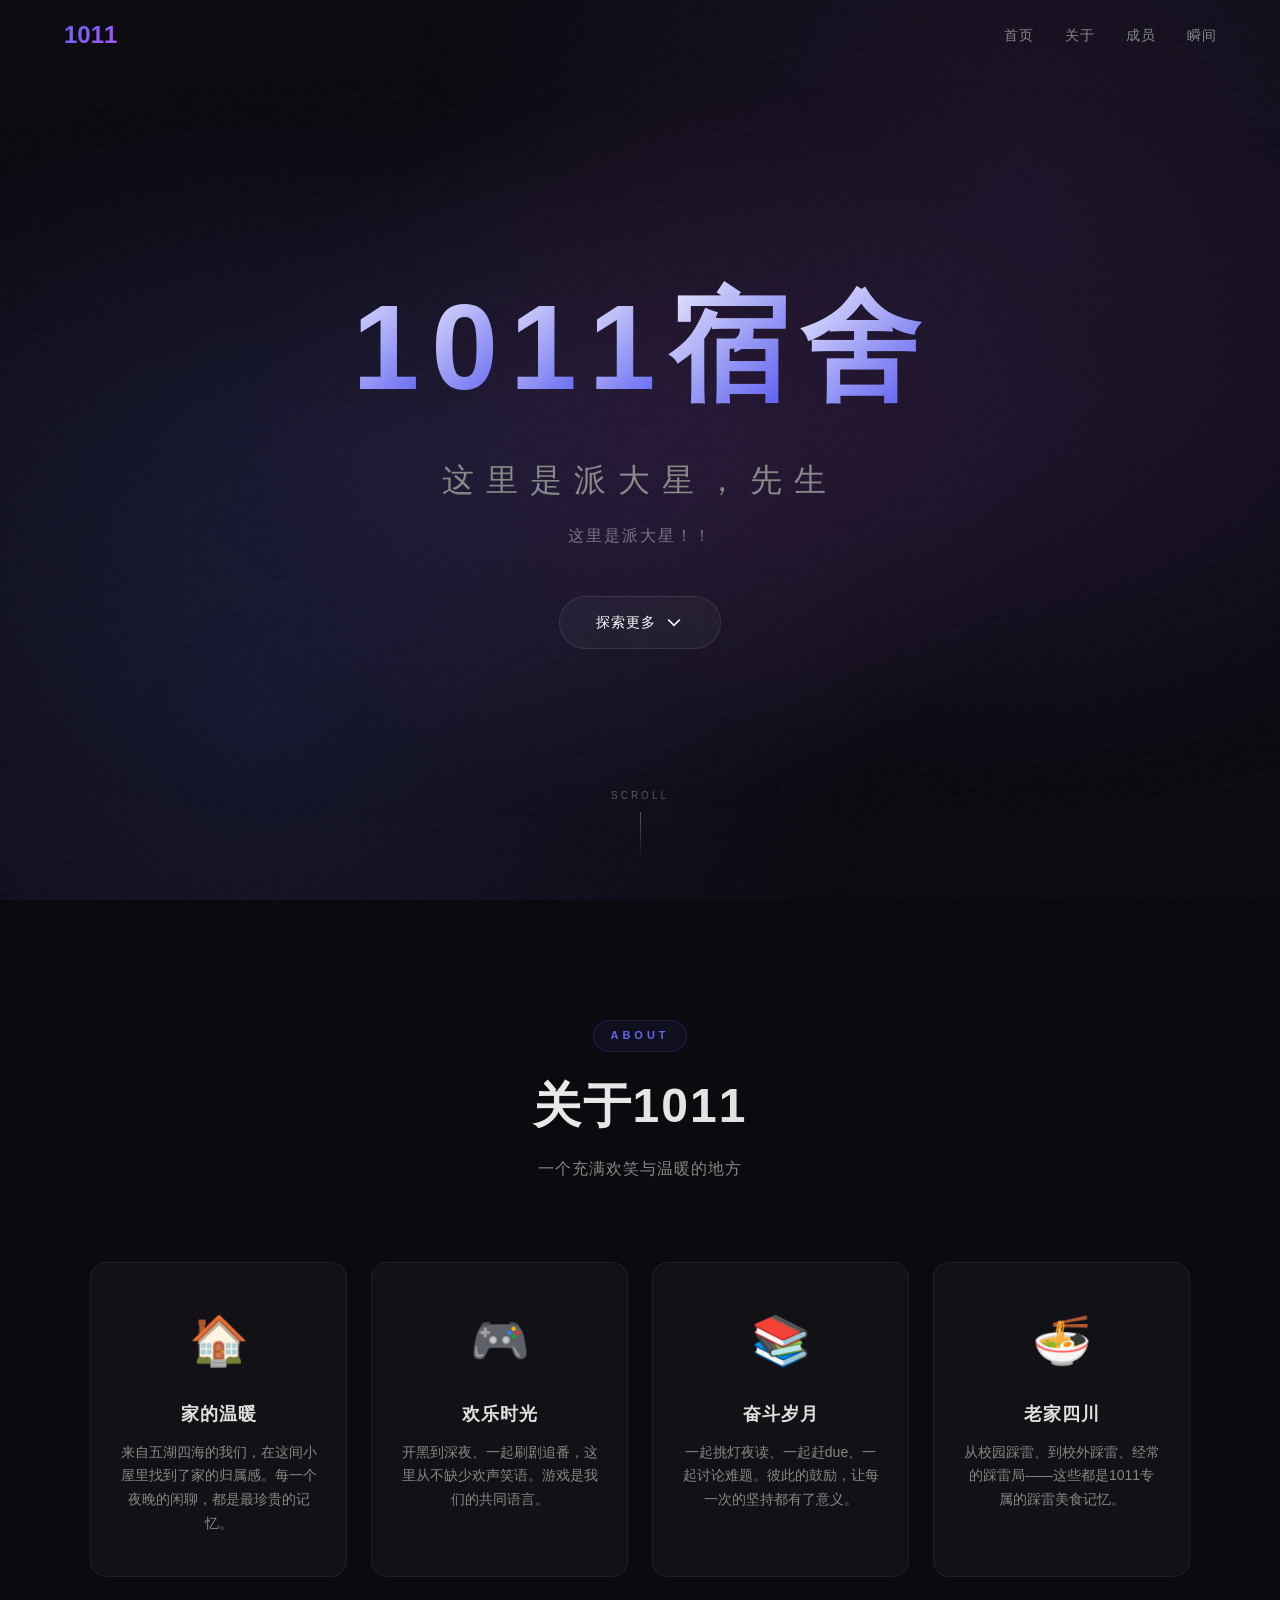
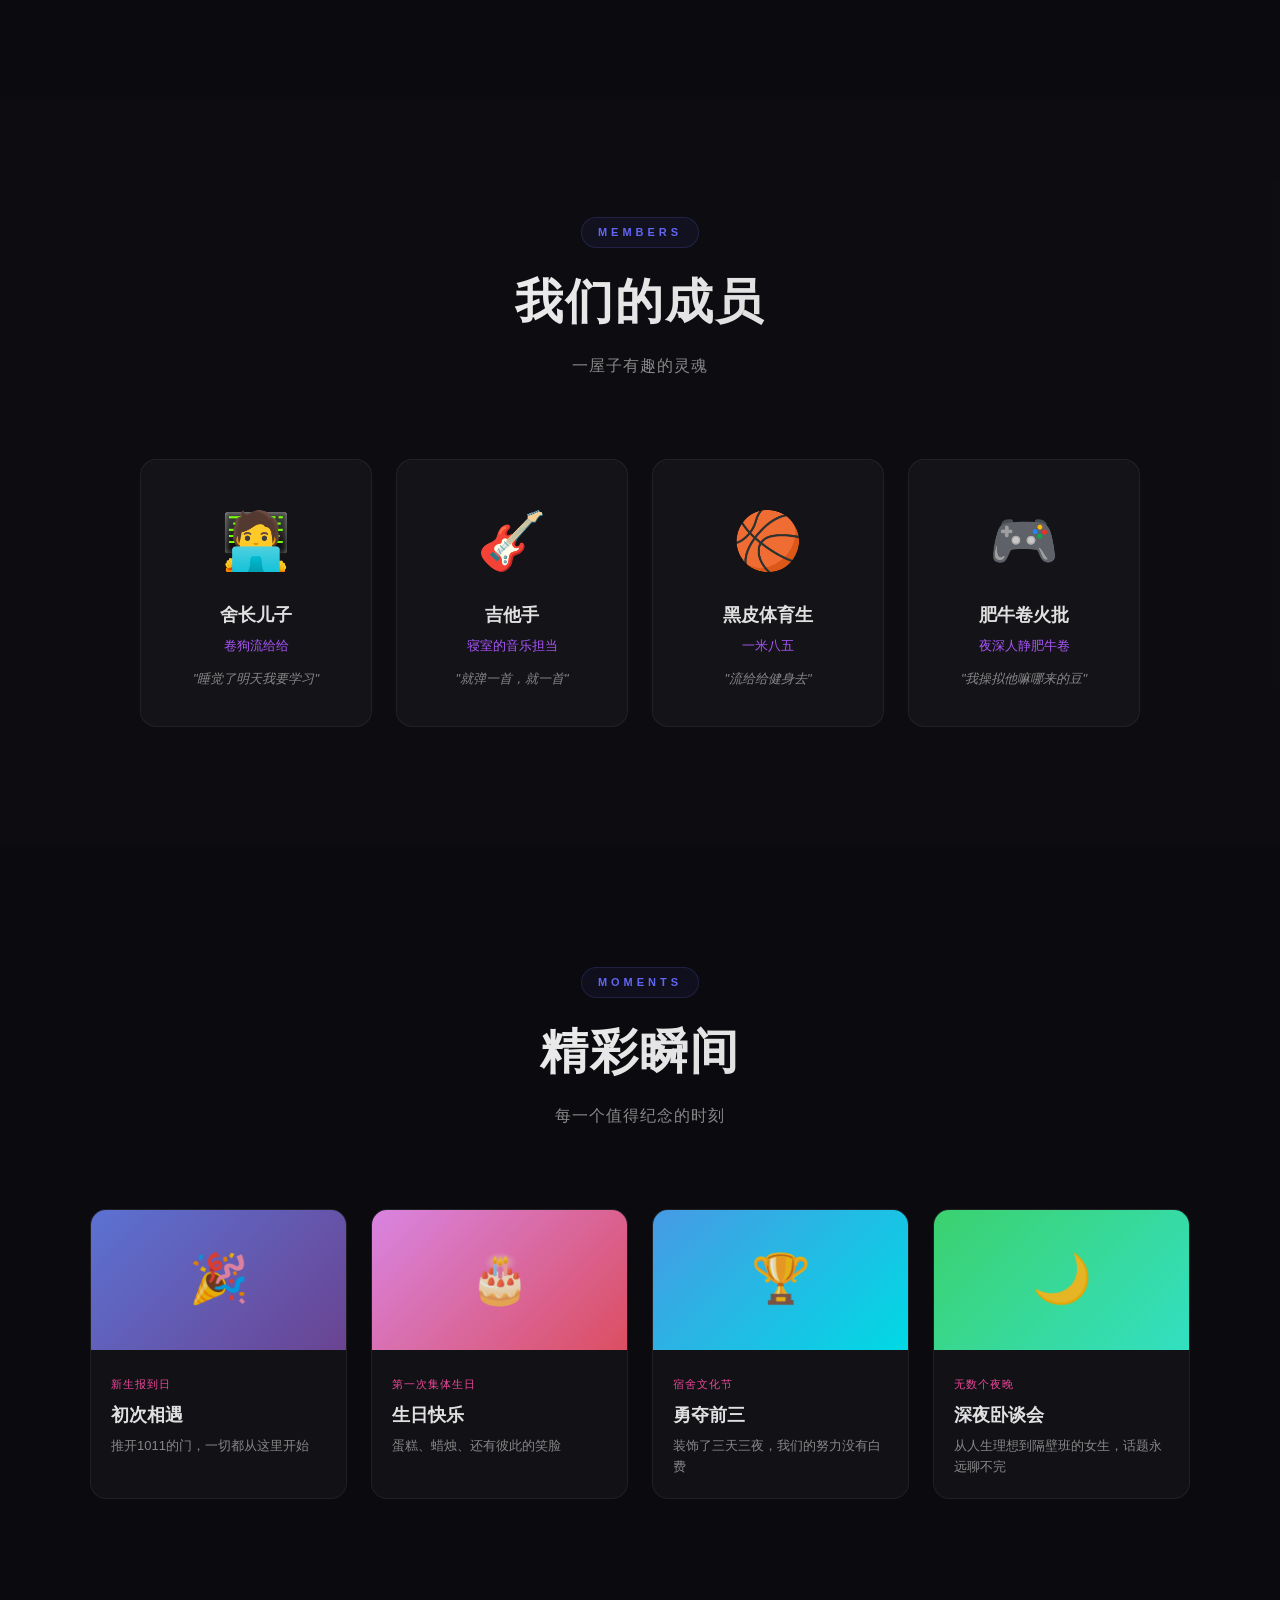
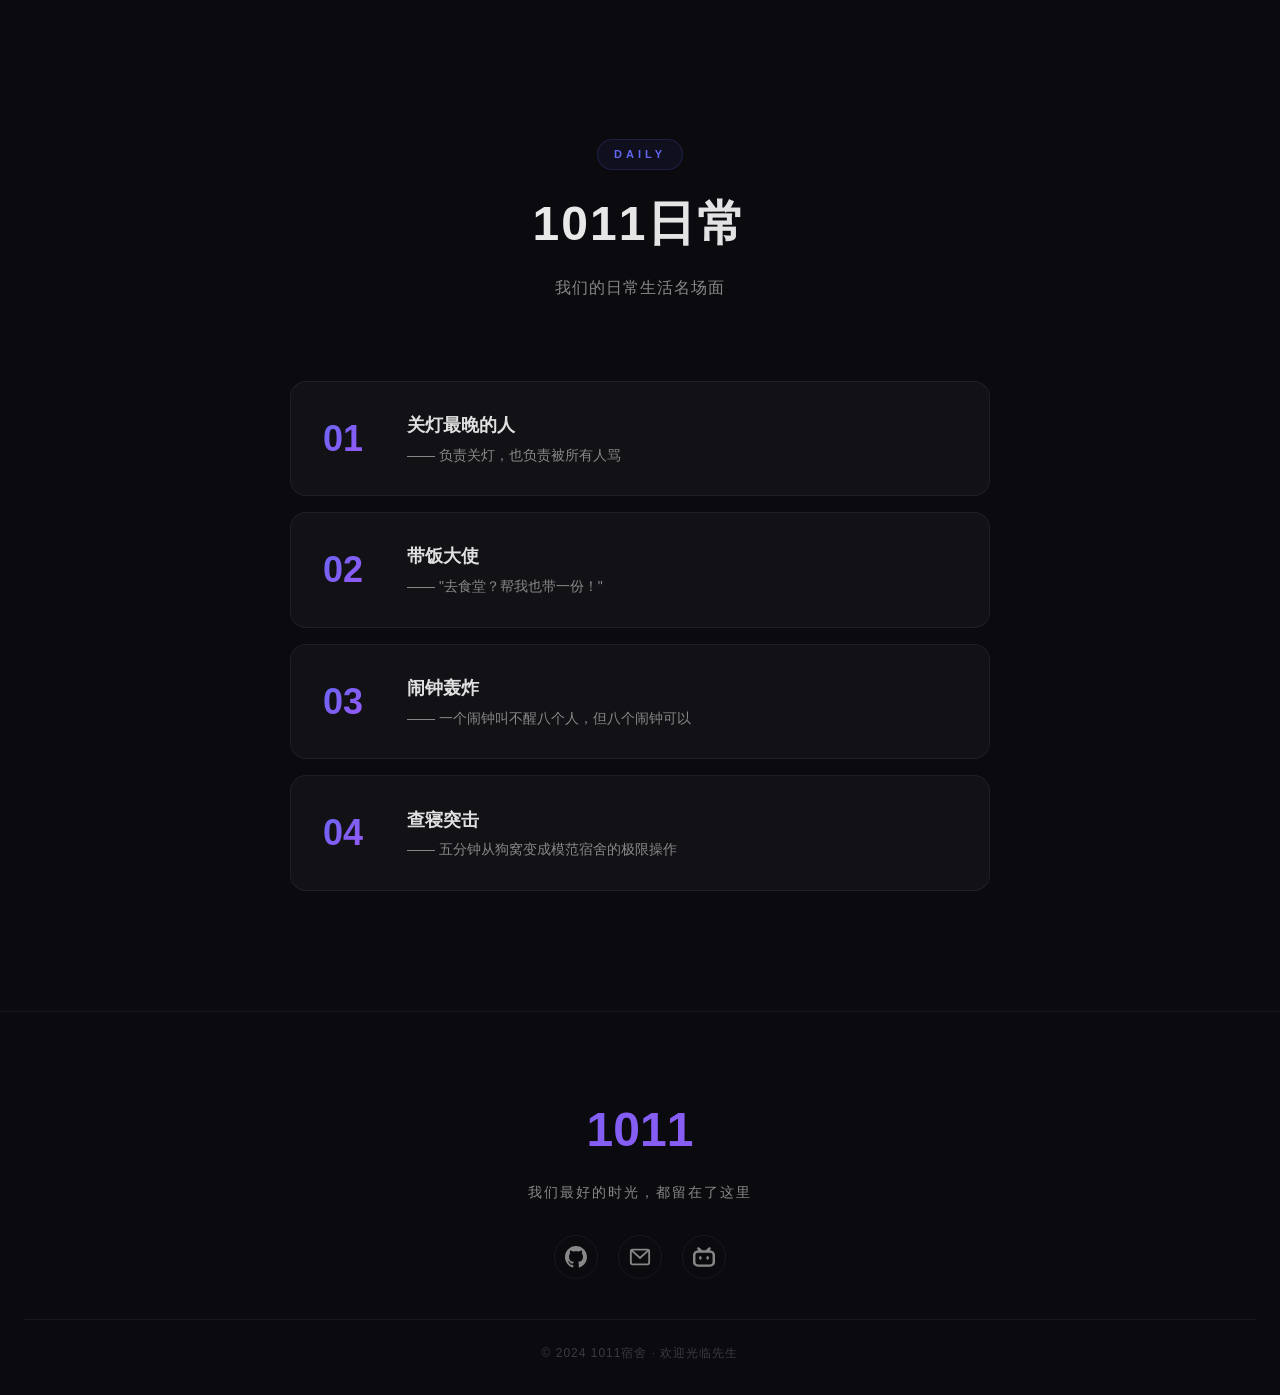
==== commit 0b8ef5d1: "Update index.html" ====
--- a/index.html
+++ b/index.html
@@ -57,7 +57,7 @@
     <div class="about-grid">
       <div class="about-card fade-in stagger-1">
         <div class="card-icon">🏠</div>
-        <h3>家的温暖
+        <h3 class="title-tooltip">家的温暖
           <span class="tooltip-box">
             <div class="tooltip-title">隐藏信息</div>
             <div class="tooltip-text">十元一次</div>
@@ -77,7 +77,7 @@
       </div>
       <div class="about-card fade-in stagger-4">
         <div class="card-icon">🍜</div>
-        <h3>老家四川
+        <h3 class="title-tooltip">老家四川
           <span class="tooltip-box">
             <div class="tooltip-title">隐藏信息</div>
             <div class="tooltip-text">成都必吃榜第一</div>
--- a/styles.css
+++ b/styles.css
@@ -746,3 +746,62 @@
     gap: 12px;
   }
 }
+  
+  .title-tooltip {
+    position: relative;
+    display: inline-block;
+    cursor: pointer;
+}
+
+/* ===== 提示框主体 ===== */
+  .tooltip-box {
+    position: absolute;
+    left: 50%;
+    top: 120%;
+    transform: translateX(-50%) translateY(10px);
+
+    min-width: 120px;
+    padding: 10px 12px;
+
+    background: rgba(255, 255, 255, 0.08);
+    backdrop-filter: blur(10px);
+    
+    border: 1px solid rgba(255, 255, 255, 0.15);
+    border-radius: 10px;
+
+    color: #fff;
+    font-size: 12px;
+
+    opacity: 0;
+    visibility: hidden;
+    transition: 0.25s ease;
+    pointer-events: none;
+    box-shadow: 0 10px 30px rgba(0,0,0,0.4);
+}
+
+/* 标题 */
+  .tooltip-title {
+    font-size: 11px;
+    opacity: 0.7;
+    margin-bottom: 4px;
+}
+
+/* 内容 */
+  .tooltip-text {
+    font-size: 14px;
+    font-weight: bold;
+    color: #00ffcc;
+}
+
+/* hover 显示 */
+  .title-tooltip:hover .tooltip-box {
+    opacity: 1;
+    visibility: visible;
+    transform: translateX(-50%) translateY(0);
+}
+
+/* hover 放大一点点标题（更有反馈） */
+  .title-tooltip:hover {
+    transform: scale(1.02);
+    transition: 0.2s ease;
+}
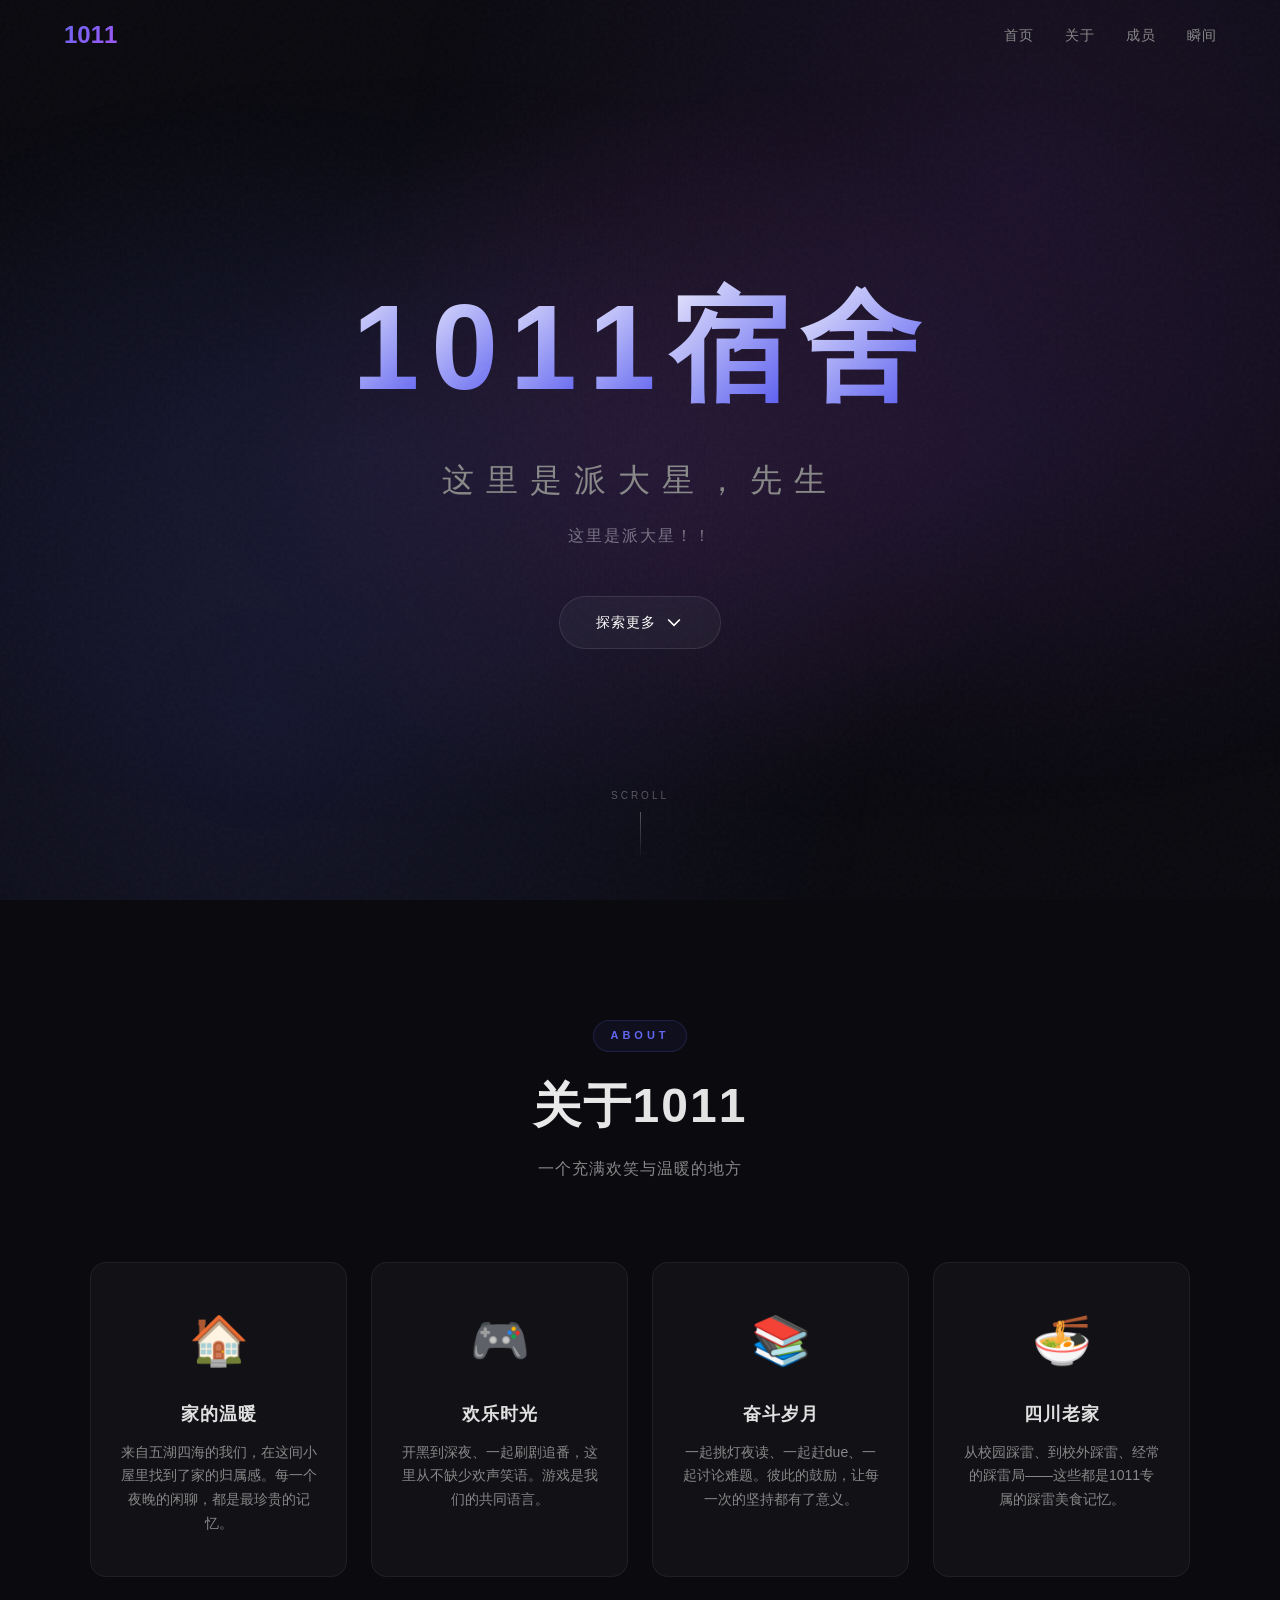
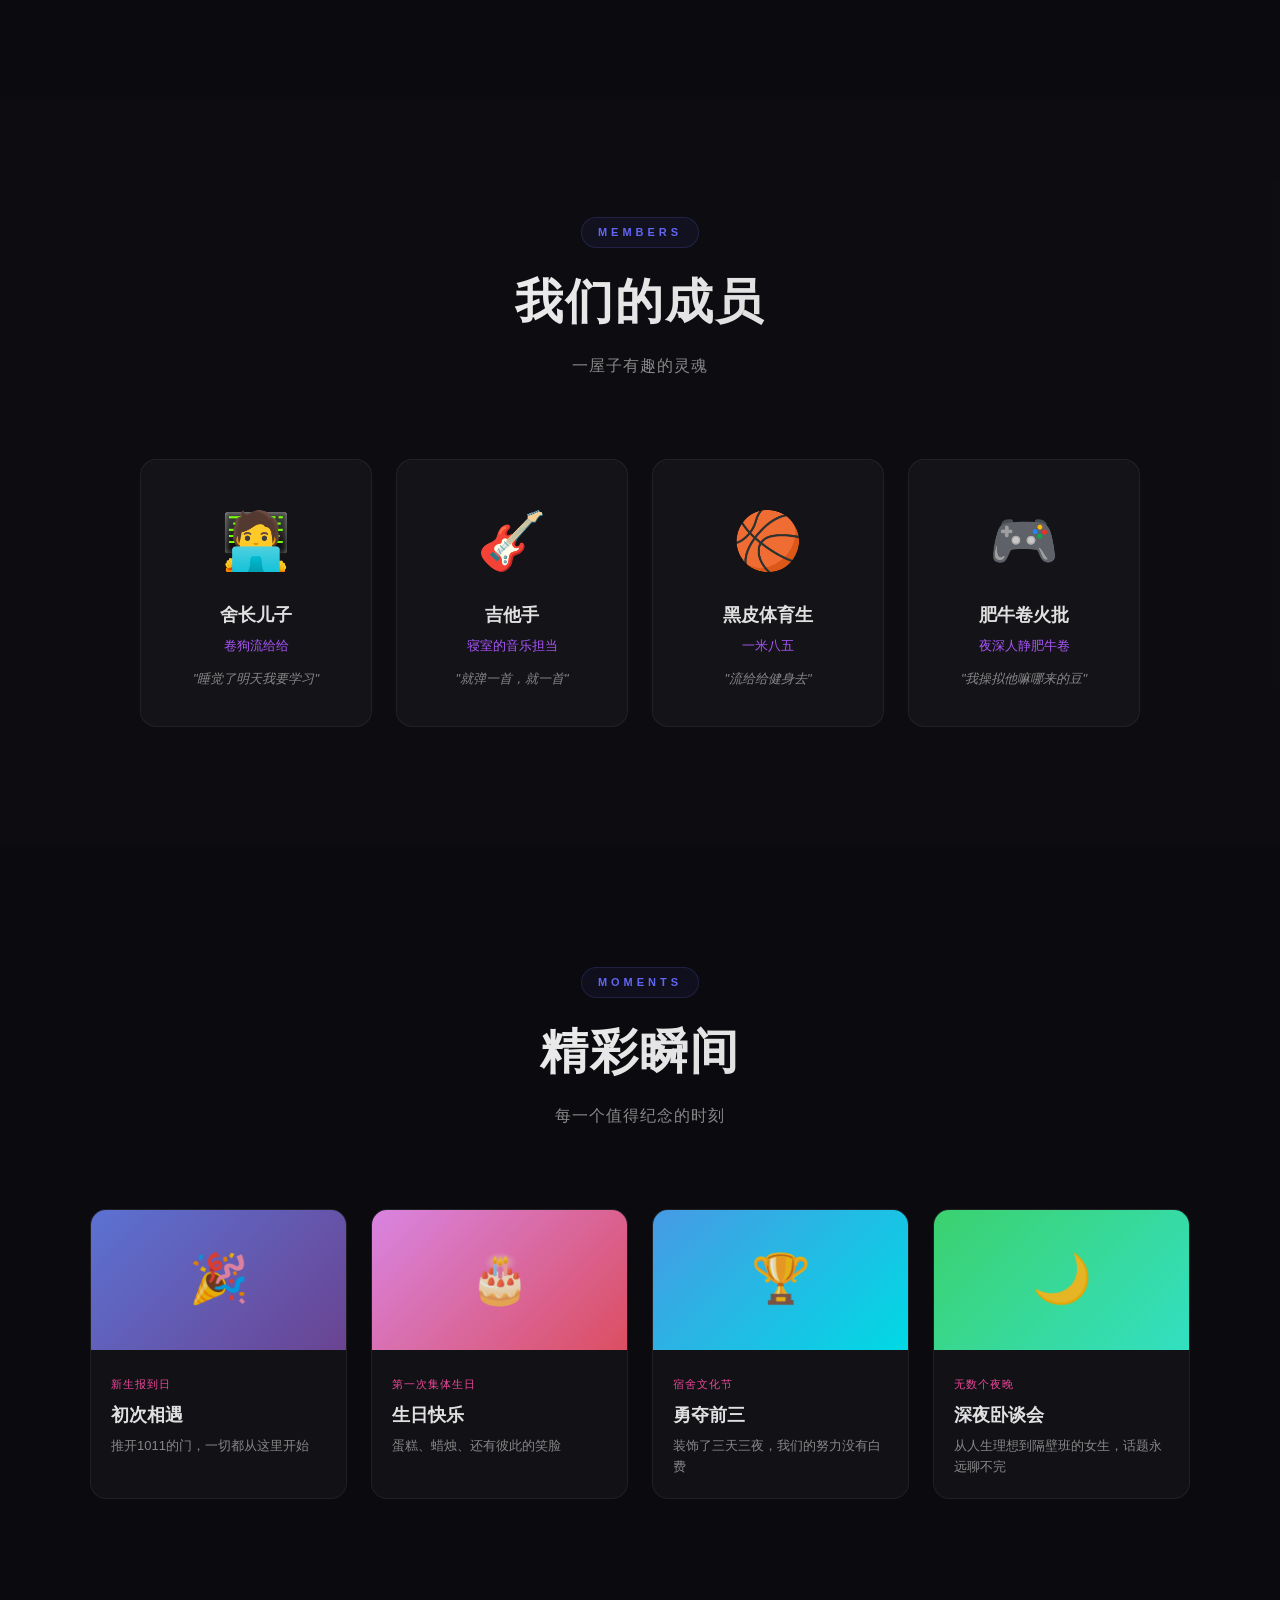
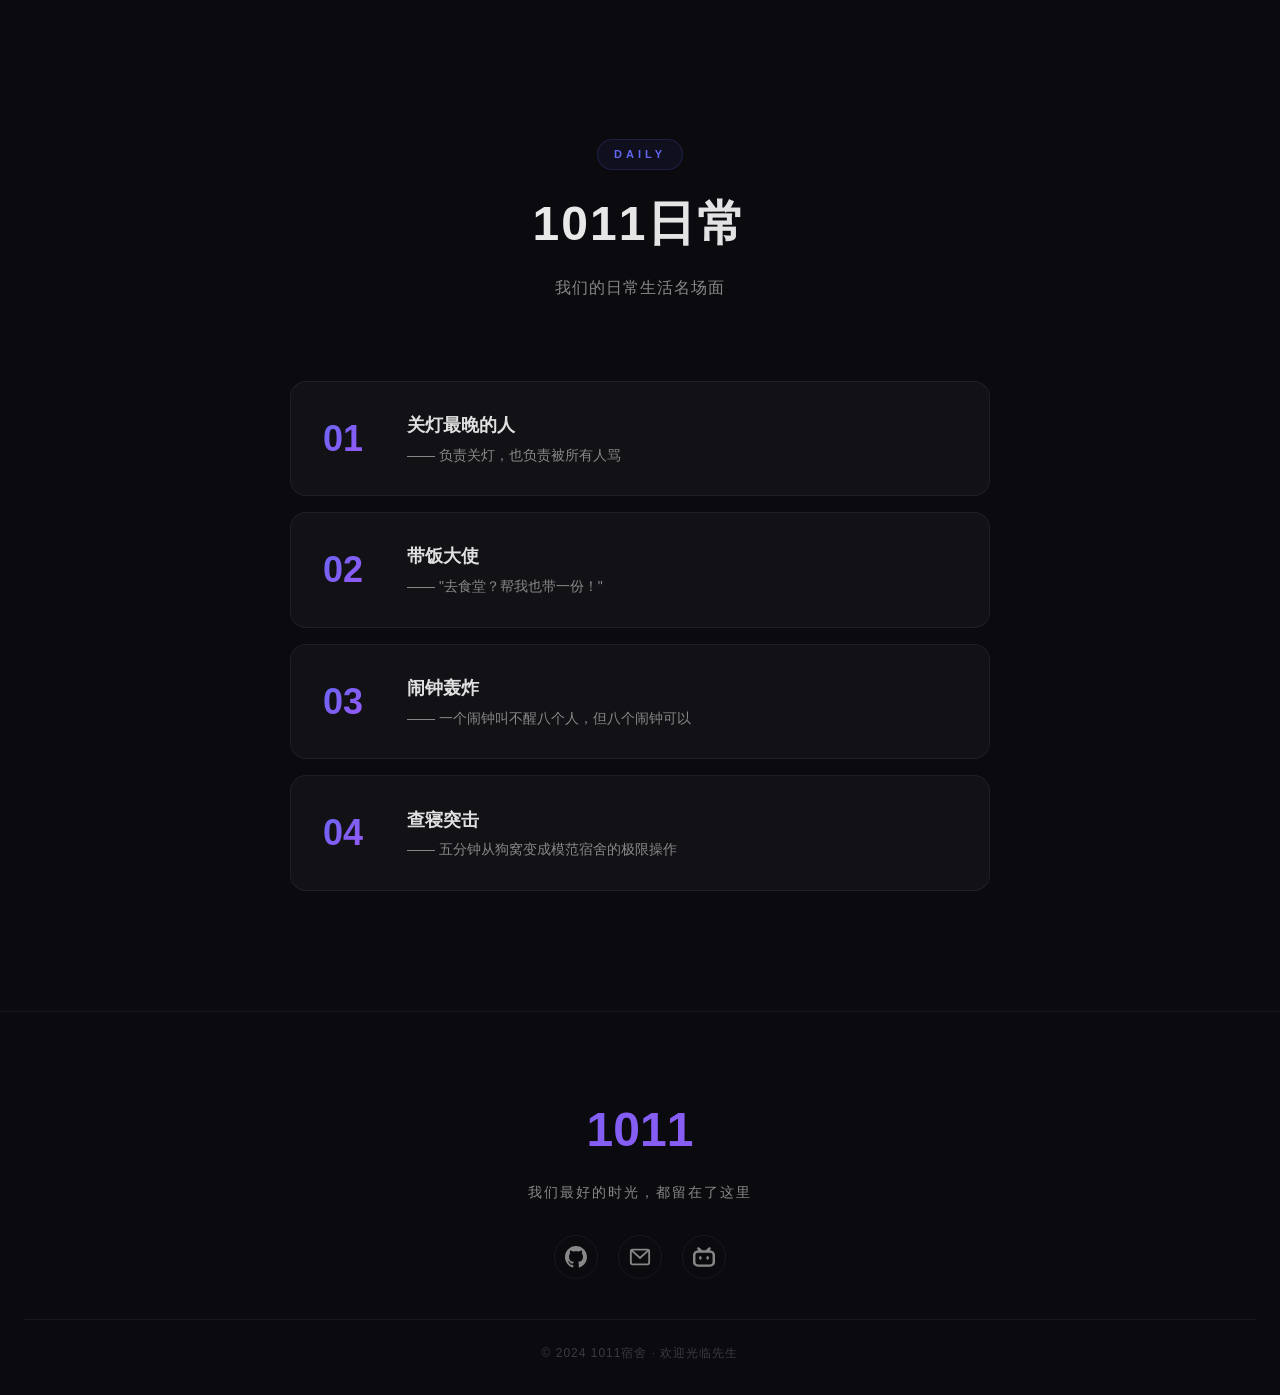
==== commit e8513ac5: "Update index.html" ====
--- a/index.html
+++ b/index.html
@@ -57,11 +57,8 @@
     <div class="about-grid">
       <div class="about-card fade-in stagger-1">
         <div class="card-icon">🏠</div>
-        <h3 class="title-tooltip">家的温暖
-          <span class="tooltip-box">
-            <div class="tooltip-title">隐藏信息</div>
-            <div class="tooltip-text">十元一次</div>
-          </span>
+        <h3 class="tip">家的温暖
+          <span class="tip-text">十元一次</span>
         </h3>
         <p>来自五湖四海的我们，在这间小屋里找到了家的归属感。每一个夜晚的闲聊，都是最珍贵的记忆。</p>
       </div>
@@ -77,11 +74,8 @@
       </div>
       <div class="about-card fade-in stagger-4">
         <div class="card-icon">🍜</div>
-        <h3 class="title-tooltip">老家四川
-          <span class="tooltip-box">
-            <div class="tooltip-title">隐藏信息</div>
-            <div class="tooltip-text">成都必吃榜第一</div>
-          </span>
+        <h3 class="tip">四川老家
+        <span class="tip-text">成都必吃榜第一</span>
         </h3>
         <p>从校园踩雷、到校外踩雷、经常的踩雷局——这些都是1011专属的踩雷美食记忆。</p>
       </div>
--- a/styles.css
+++ b/styles.css
@@ -746,62 +746,33 @@
     gap: 12px;
   }
 }
-  
-  .title-tooltip {
-    position: relative;
-    display: inline-block;
-    cursor: pointer;
-}
-
-/* ===== 提示框主体 ===== */
-  .tooltip-box {
-    position: absolute;
-    left: 50%;
-    top: 120%;
-    transform: translateX(-50%) translateY(10px);
-
-    min-width: 120px;
-    padding: 10px 12px;
-
-    background: rgba(255, 255, 255, 0.08);
-    backdrop-filter: blur(10px);
-    
-    border: 1px solid rgba(255, 255, 255, 0.15);
-    border-radius: 10px;
-
-    color: #fff;
-    font-size: 12px;
-
-    opacity: 0;
-    visibility: hidden;
-    transition: 0.25s ease;
-    pointer-events: none;
-    box-shadow: 0 10px 30px rgba(0,0,0,0.4);
-}
-
-/* 标题 */
-  .tooltip-title {
-    font-size: 11px;
-    opacity: 0.7;
-    margin-bottom: 4px;
-}
-
-/* 内容 */
-  .tooltip-text {
-    font-size: 14px;
-    font-weight: bold;
-    color: #00ffcc;
+
+.tip {
+  position: relative;
+  display: inline-block;
+  cursor: pointer;
+}
+
+/* 隐藏提示 */
+.tip-text {
+  position: absolute;
+  left: 50%;
+  top: 120%;
+  transform: translateX(-50%);
+
+  background: black;
+  color: white;
+  padding: 6px 10px;
+  border-radius: 6px;
+  font-size: 12px;
+  white-space: nowrap;
+
+  opacity: 0;
+  pointer-events: none;
+  transition: 0.2s;
 }
 
 /* hover 显示 */
-  .title-tooltip:hover .tooltip-box {
-    opacity: 1;
-    visibility: visible;
-    transform: translateX(-50%) translateY(0);
-}
-
-/* hover 放大一点点标题（更有反馈） */
-  .title-tooltip:hover {
-    transform: scale(1.02);
-    transition: 0.2s ease;
-}
+.tip:hover .tip-text {
+  opacity: 1;
+}
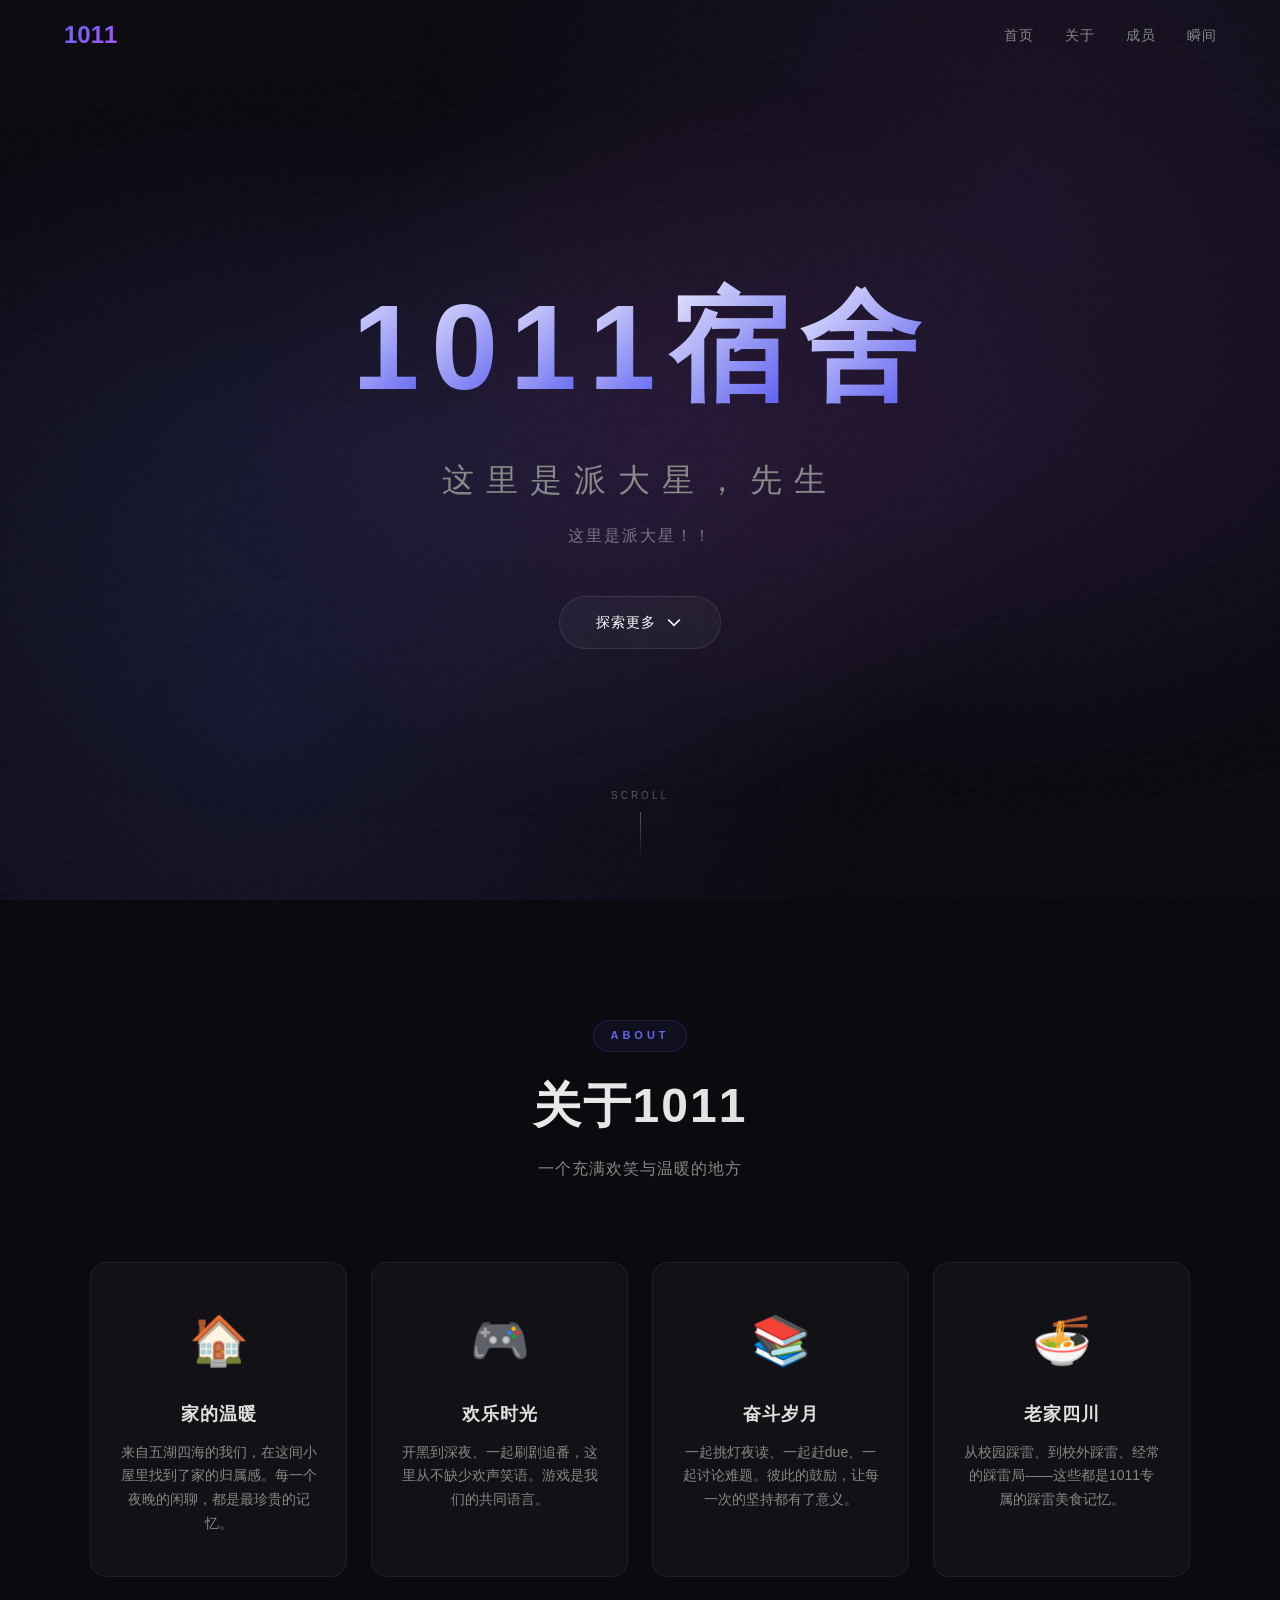
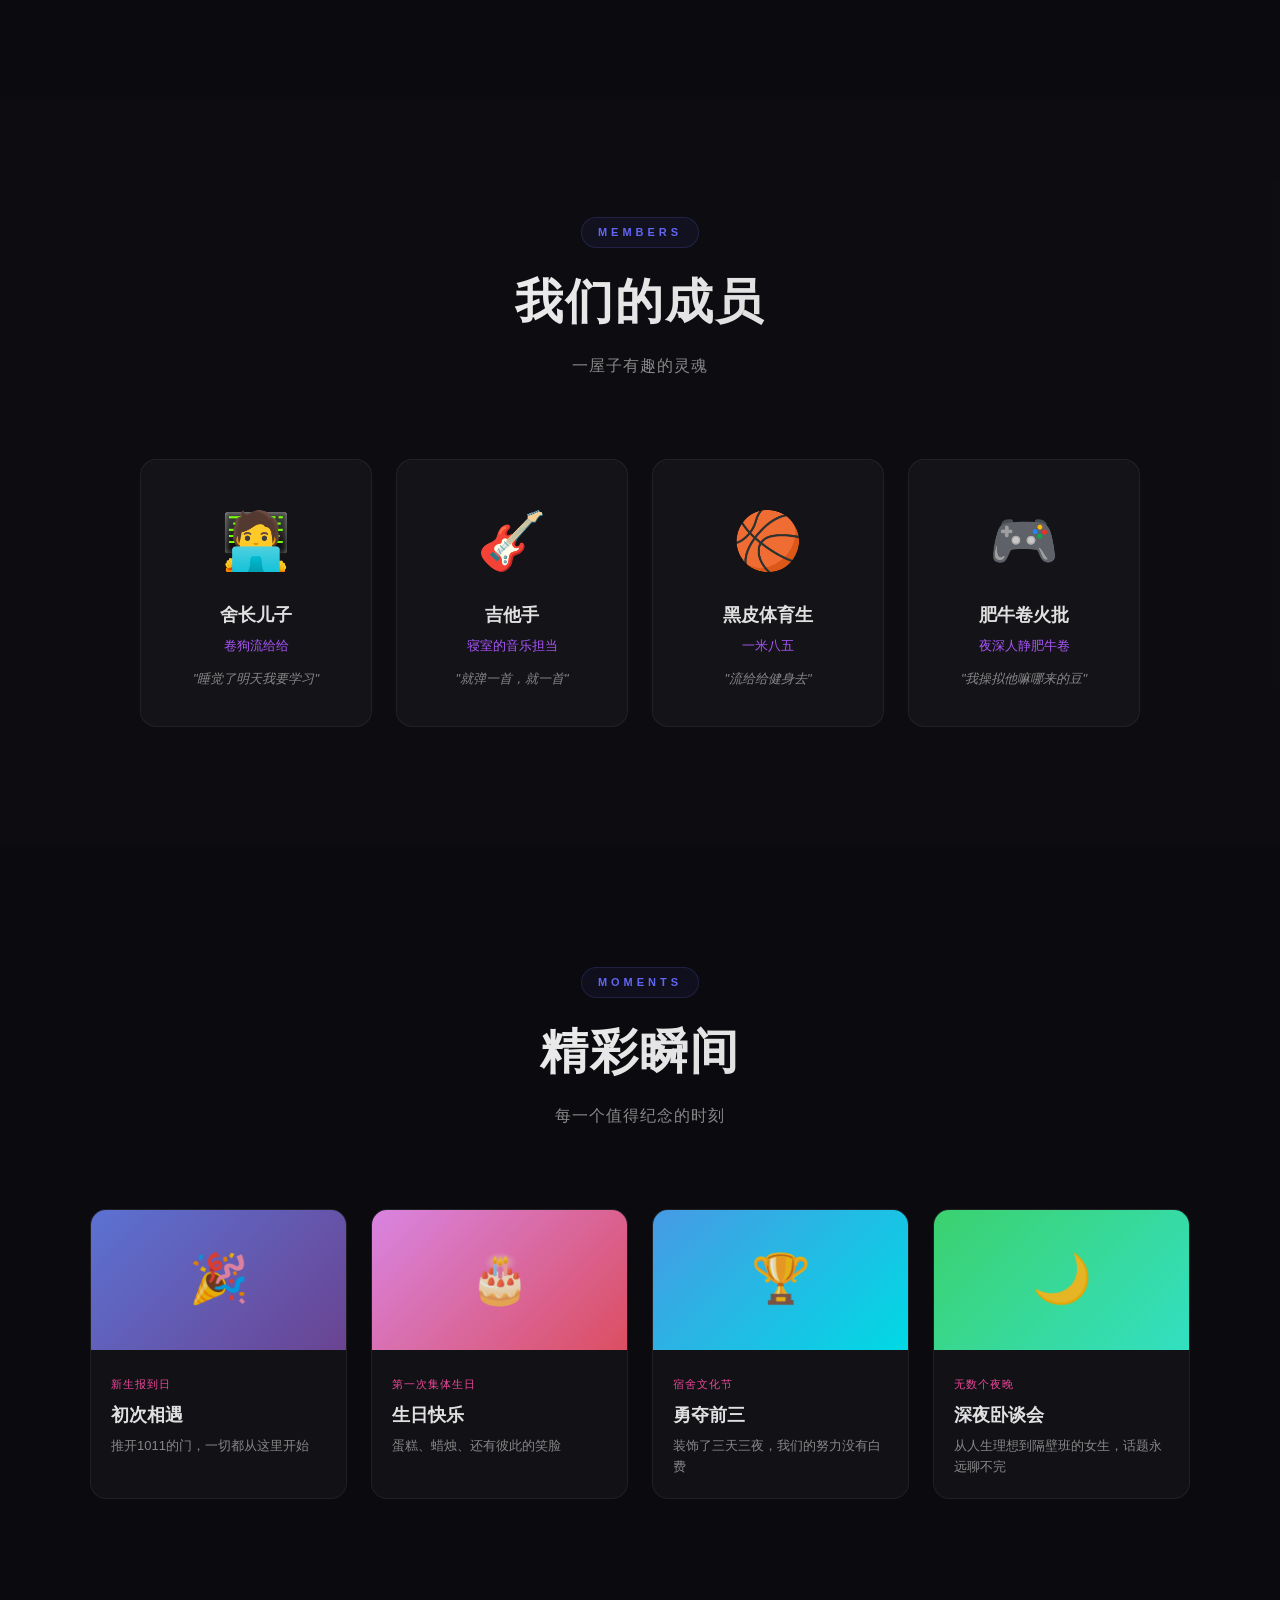
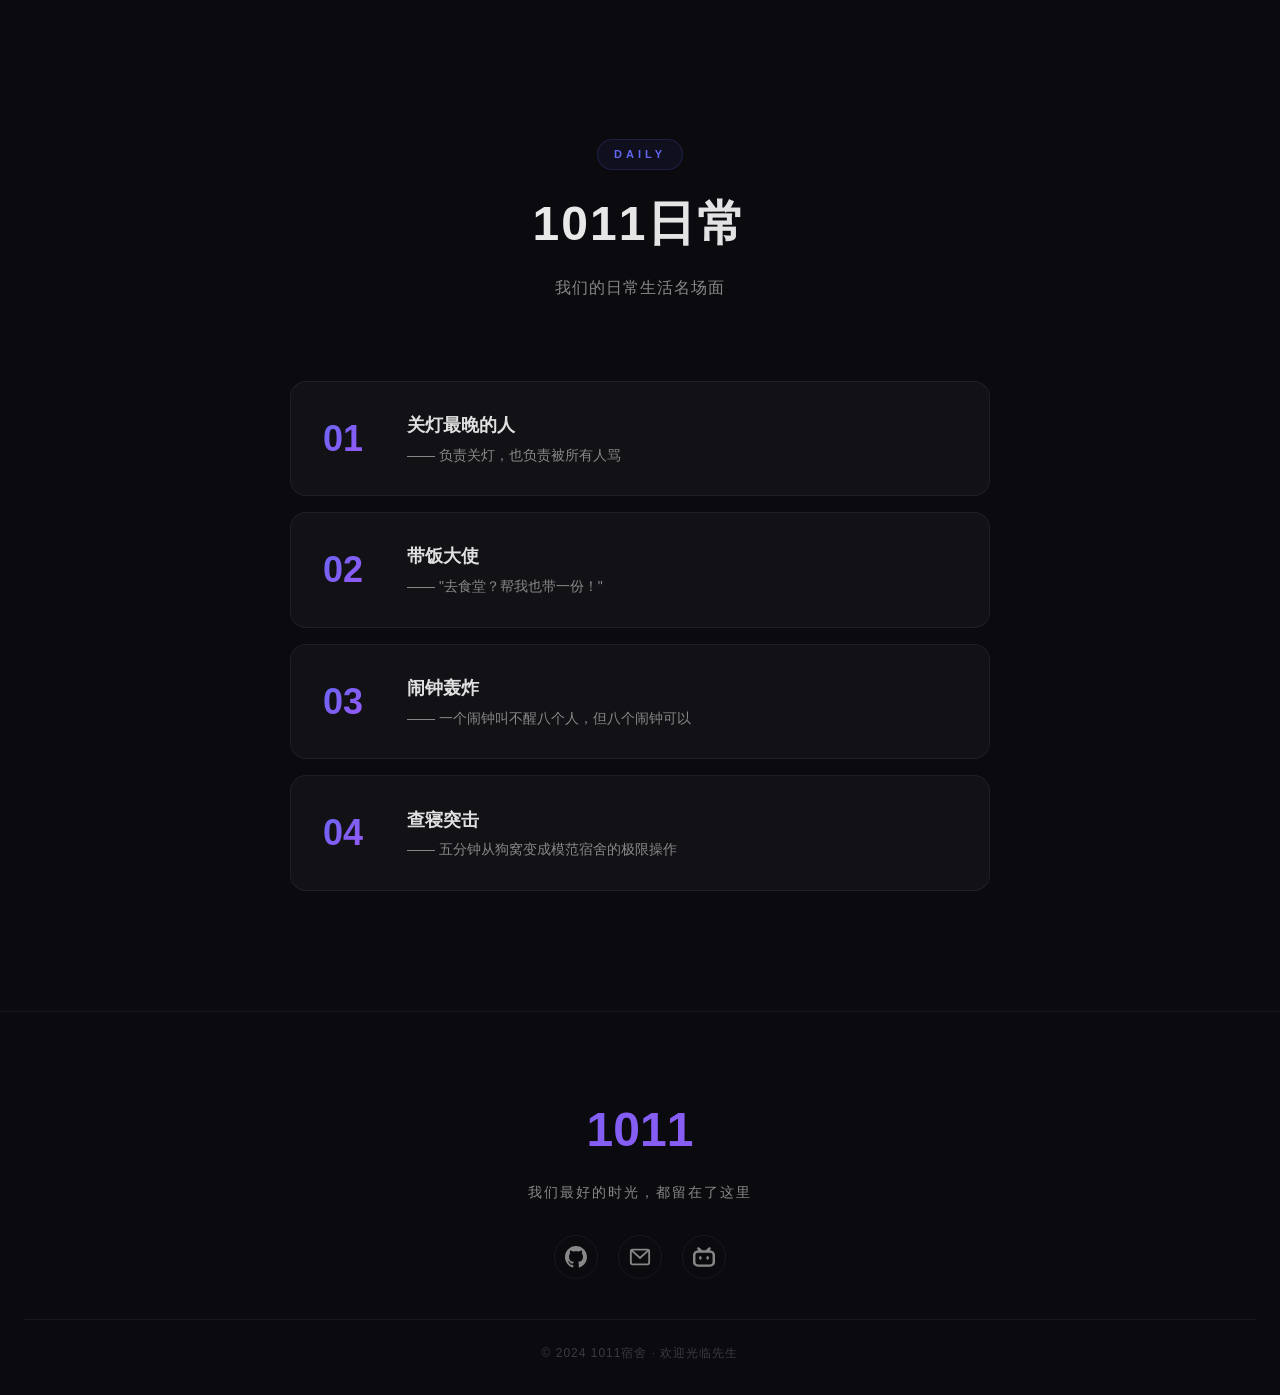
==== commit 295e595e: "Update index.html" ====
--- a/index.html
+++ b/index.html
@@ -57,9 +57,12 @@
     <div class="about-grid">
       <div class="about-card fade-in stagger-1">
         <div class="card-icon">🏠</div>
-        <h3 class="tip">家的温暖
-          <span class="tip-text">十元一次</span>
-        </h3>
+        <h3 class="title-tooltip">家的温暖
+      <span class="tooltip-box">
+        <div class="tooltip-title">隐藏</div>
+        <div class="tooltip-text">十元一次</div>
+      </span>
+     </h3>
         <p>来自五湖四海的我们，在这间小屋里找到了家的归属感。每一个夜晚的闲聊，都是最珍贵的记忆。</p>
       </div>
       <div class="about-card fade-in stagger-2">
@@ -74,9 +77,12 @@
       </div>
       <div class="about-card fade-in stagger-4">
         <div class="card-icon">🍜</div>
-        <h3 class="tip">四川老家
-        <span class="tip-text">成都必吃榜第一</span>
-        </h3>
+        <h3 class="title-tooltip">老家四川
+        <span class="tooltip-box">
+        <div class="tooltip-title">隐藏</div>
+        <div class="tooltip-text">成都必吃榜第一</div>
+      </span>
+     </h3>
         <p>从校园踩雷、到校外踩雷、经常的踩雷局——这些都是1011专属的踩雷美食记忆。</p>
       </div>
     </div>
--- a/styles.css
+++ b/styles.css
@@ -747,32 +747,63 @@
   }
 }
 
-.tip {
+.title-tooltip {
   position: relative;
   display: inline-block;
   cursor: pointer;
 }
 
-/* 隐藏提示 */
-.tip-text {
+/* ===== 提示框主体 ===== */
+.tooltip-box {
   position: absolute;
   left: 50%;
   top: 120%;
-  transform: translateX(-50%);
-
-  background: black;
-  color: white;
-  padding: 6px 10px;
-  border-radius: 6px;
+  transform: translateX(-50%) translateY(10px);
+
+  min-width: 120px;
+  padding: 10px 12px;
+
+  background: rgba(255, 255, 255, 0.08);
+  backdrop-filter: blur(10px);
+
+  border: 1px solid rgba(255, 255, 255, 0.15);
+  border-radius: 10px;
+
+  color: #fff;
   font-size: 12px;
-  white-space: nowrap;
 
   opacity: 0;
+  visibility: hidden;
+  transition: 0.25s ease;
+
   pointer-events: none;
-  transition: 0.2s;
+
+  box-shadow: 0 10px 30px rgba(0,0,0,0.4);
+}
+
+/* 标题 */
+.tooltip-title {
+  font-size: 11px;
+  opacity: 0.7;
+  margin-bottom: 4px;
+}
+
+/* 内容 */
+.tooltip-text {
+  font-size: 14px;
+  font-weight: bold;
+  color: #00ffcc;
 }
 
 /* hover 显示 */
-.tip:hover .tip-text {
+.title-tooltip:hover .tooltip-box {
   opacity: 1;
-}
+  visibility: visible;
+  transform: translateX(-50%) translateY(0);
+}
+
+/* hover 放大一点点标题（更有反馈） */
+.title-tooltip:hover {
+  transform: scale(1.02);
+  transition: 0.2s ease;
+}
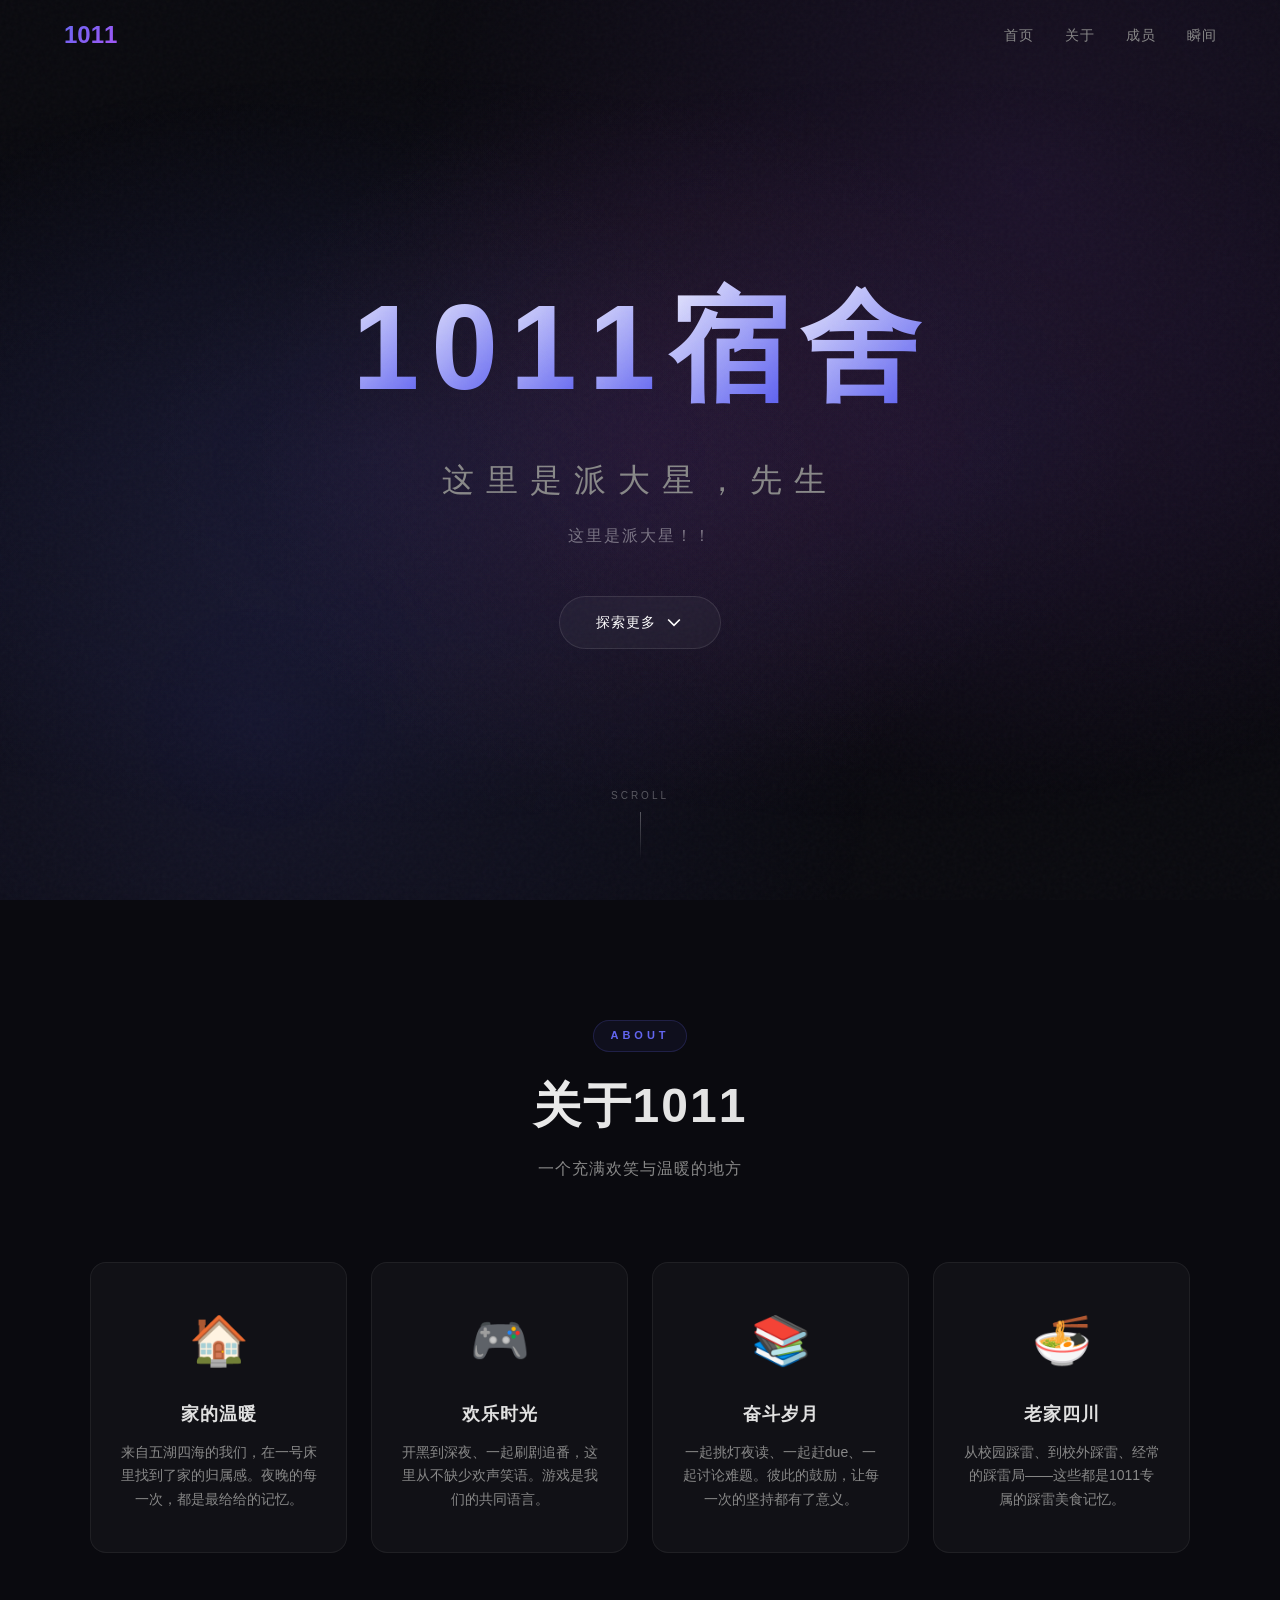
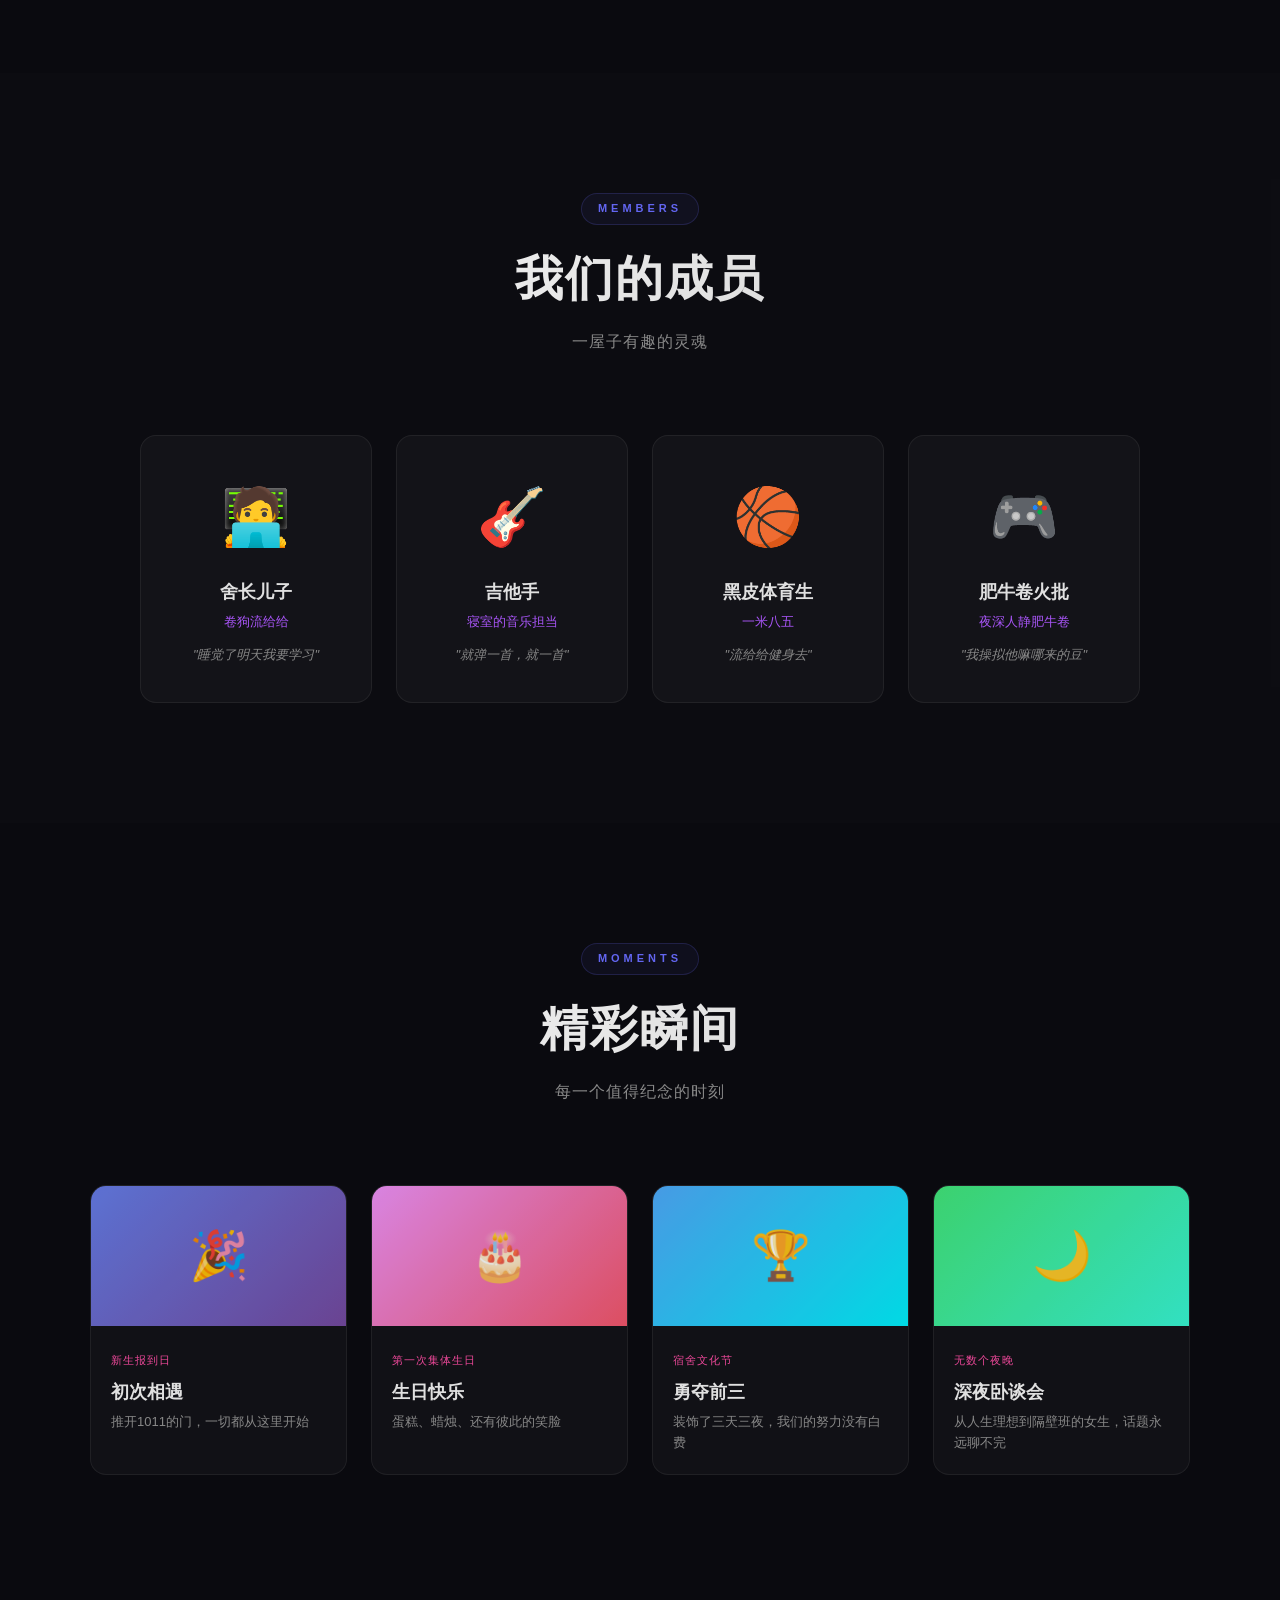
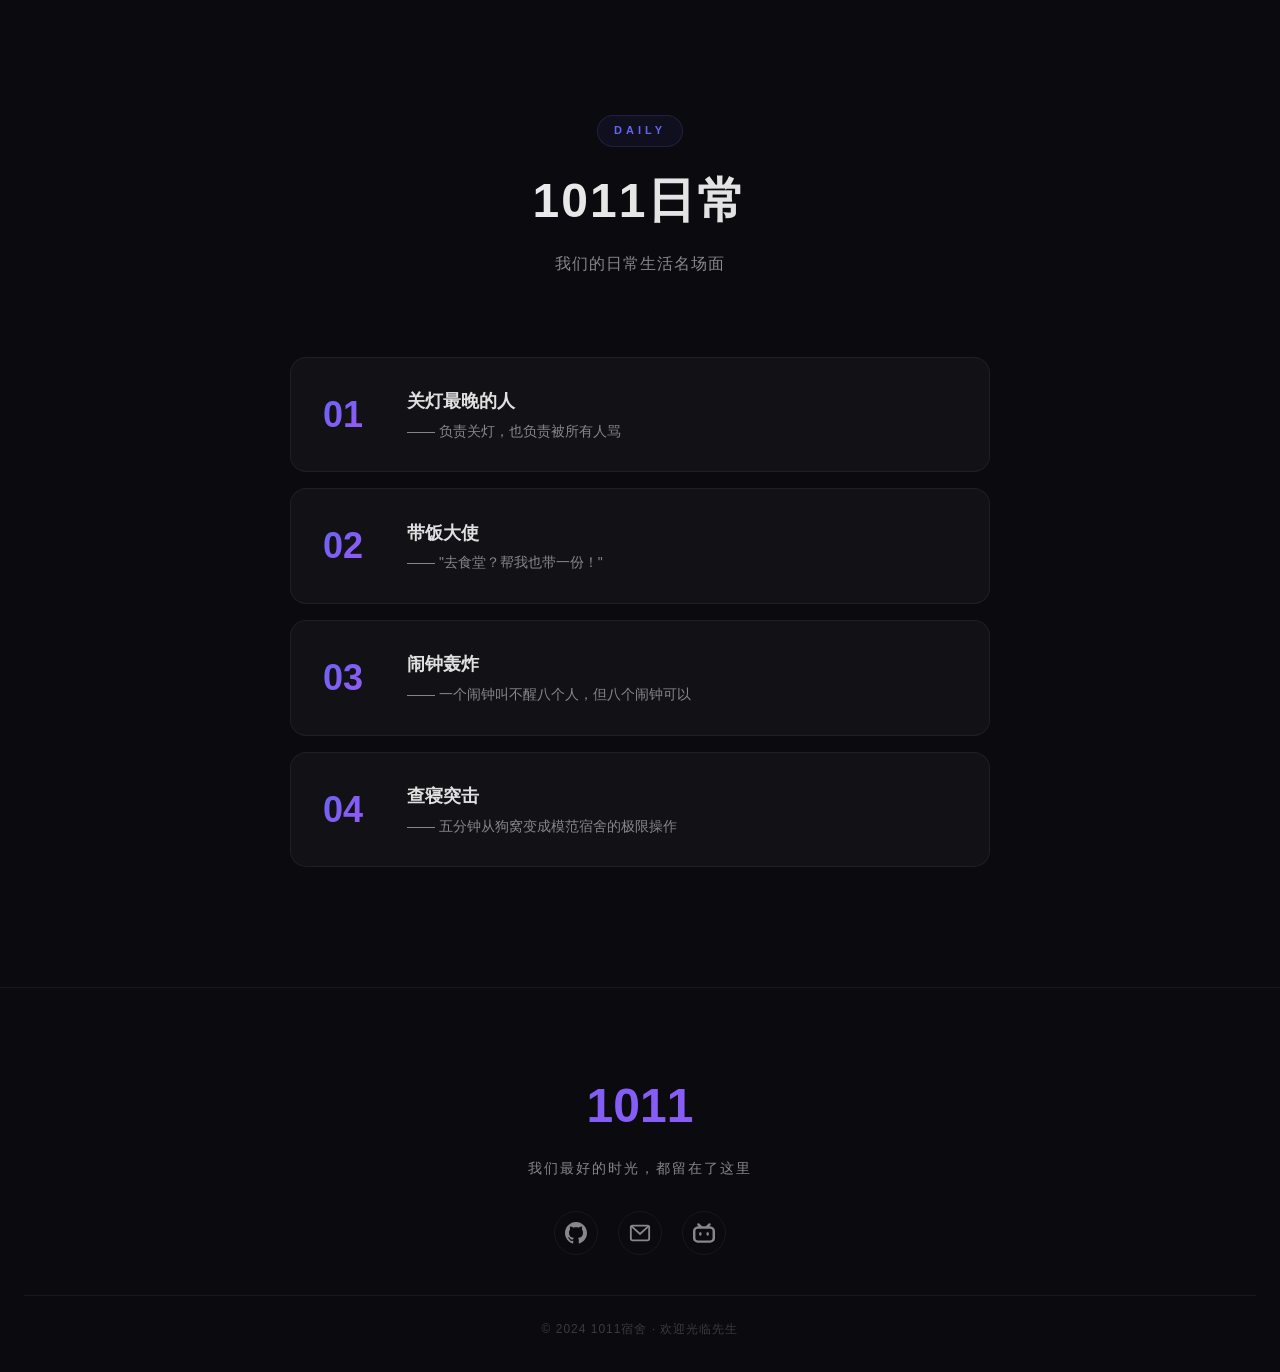
==== commit 0d3d8db3: "Update index.html" ====
--- a/index.html
+++ b/index.html
@@ -59,11 +59,11 @@
         <div class="card-icon">🏠</div>
         <h3 class="title-tooltip">家的温暖
       <span class="tooltip-box">
-        <div class="tooltip-title">隐藏</div>
+        <div class="tooltip-title">宝藏</div>
         <div class="tooltip-text">十元一次</div>
       </span>
      </h3>
-        <p>来自五湖四海的我们，在这间小屋里找到了家的归属感。每一个夜晚的闲聊，都是最珍贵的记忆。</p>
+        <p>来自五湖四海的我们，在一号床里找到了家的归属感。夜晚的每一次，都是最给给的记忆。</p>
       </div>
       <div class="about-card fade-in stagger-2">
         <div class="card-icon">🎮</div>
@@ -79,7 +79,7 @@
         <div class="card-icon">🍜</div>
         <h3 class="title-tooltip">老家四川
         <span class="tooltip-box">
-        <div class="tooltip-title">隐藏</div>
+        <div class="tooltip-title">宝藏</div>
         <div class="tooltip-text">成都必吃榜第一</div>
       </span>
      </h3>
